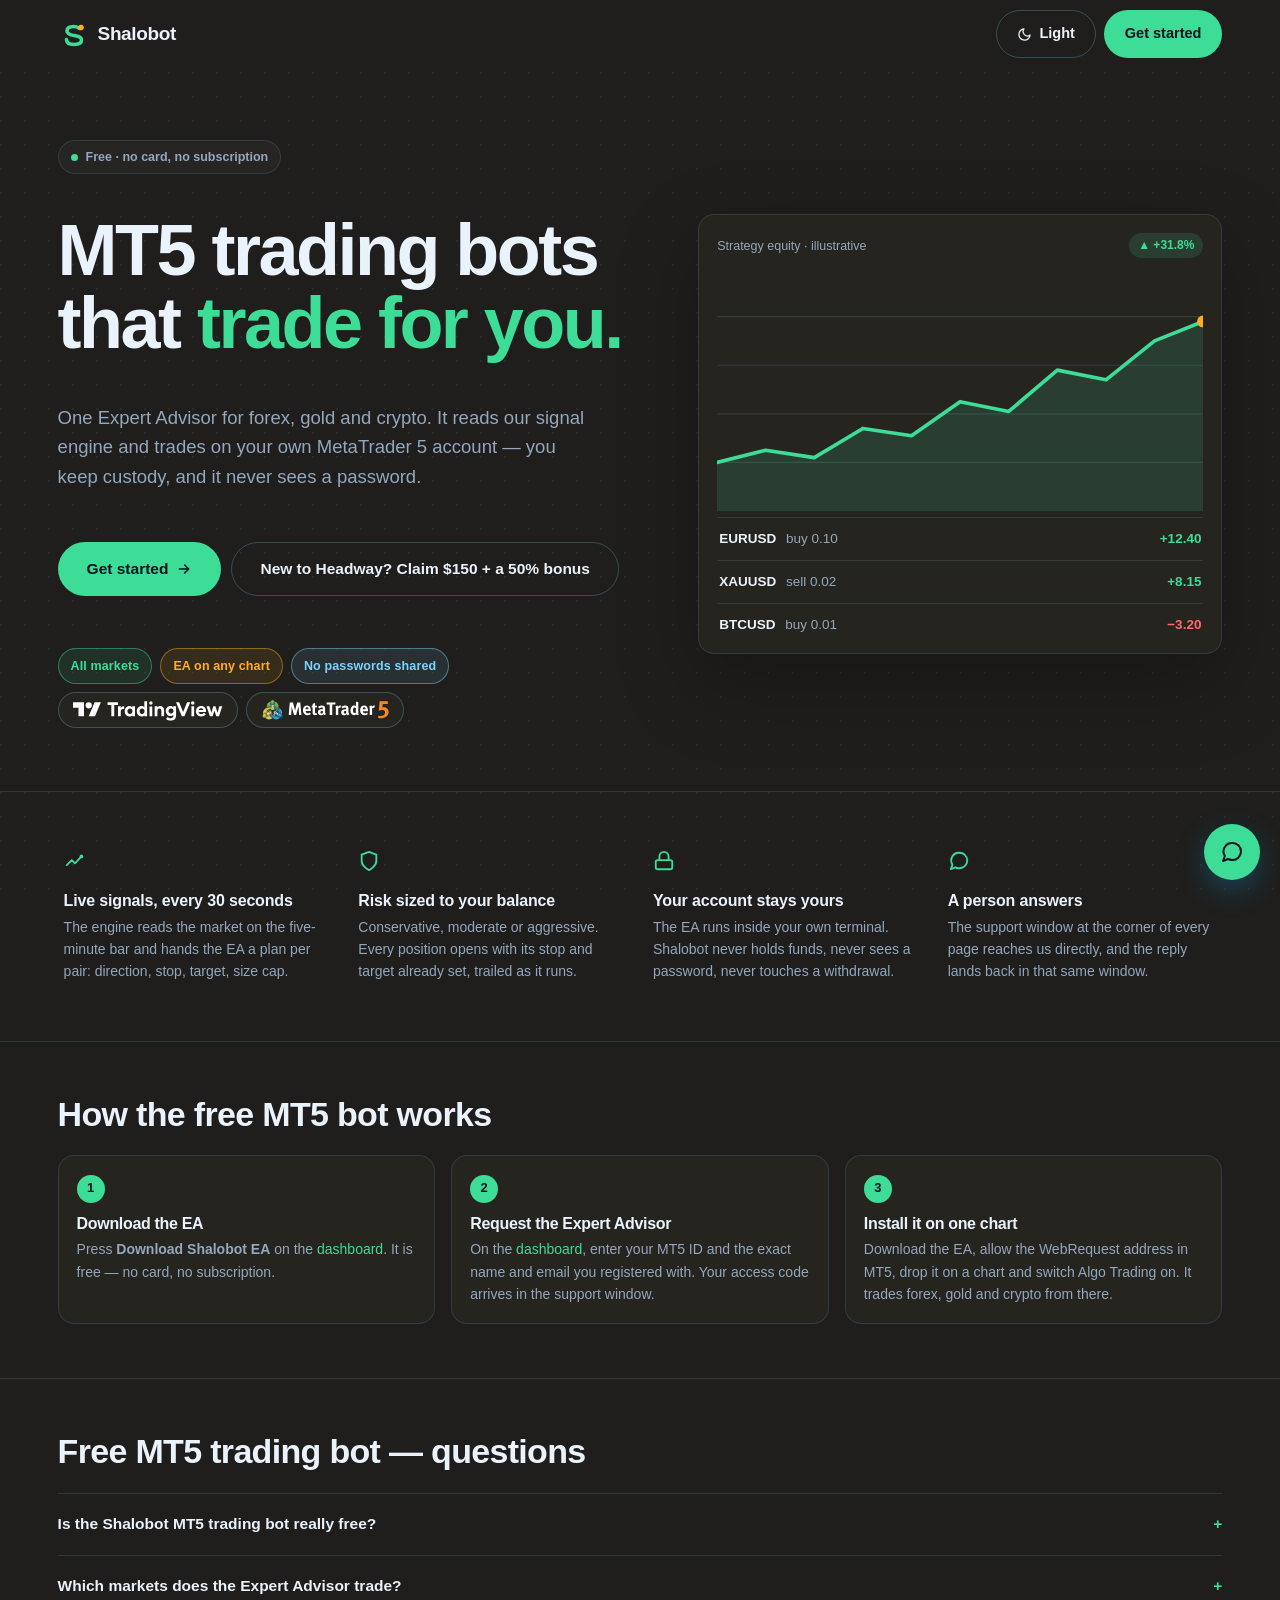
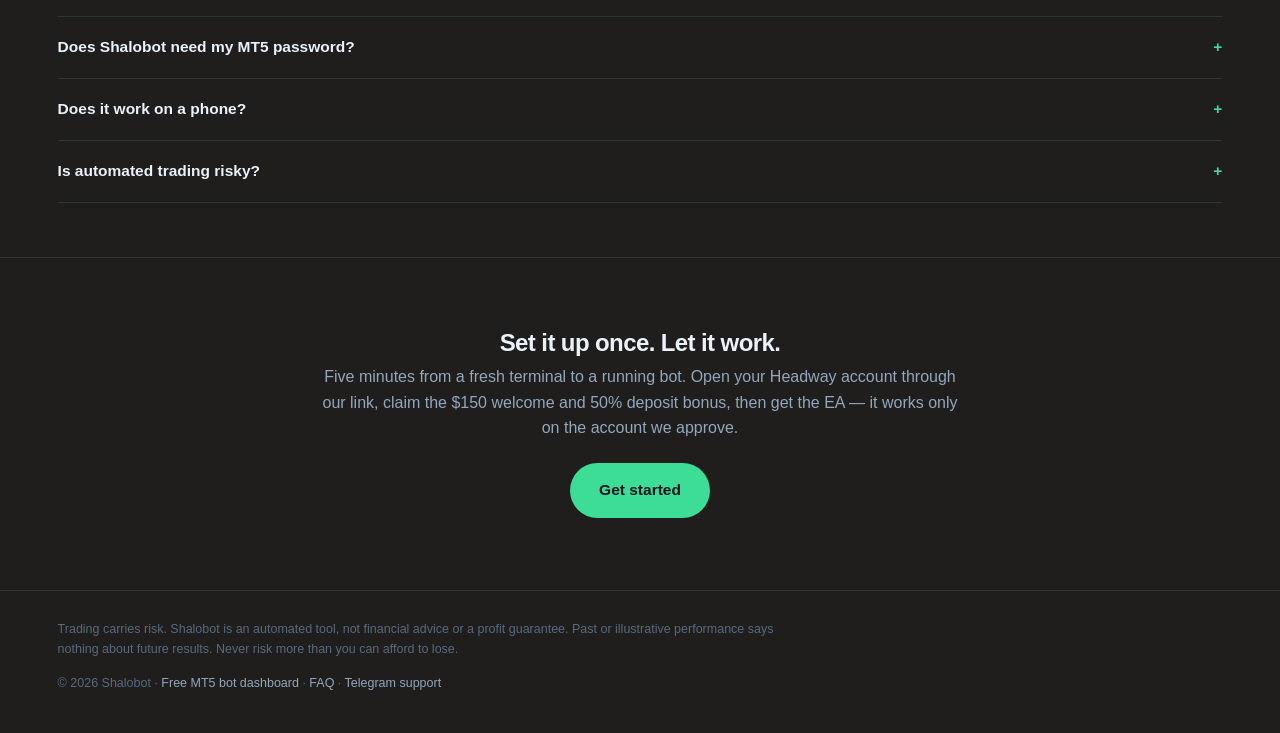
==== index.html @ 82b9ba8a "The ground is Clunoid's charcoal, not navy — page, sheets, icons and marks Co-Authored-By: Claude Op" ====
<!doctype html>
<html lang="en">
<head>
<meta charset="utf-8" />
<meta name="viewport" content="width=device-width, initial-scale=1, viewport-fit=cover" />
<title>Shalobot — Free MT5 Trading Bot for Forex, Gold &amp; Crypto</title>
<meta name="description" content="Free automated MT5 trading bot: one Expert Advisor for forex, gold (XAUUSD) and crypto on your own Headway MT5 account. No subscription, set up in minutes." />
<link rel="canonical" href="https://www.shalobot.com/" />
<meta name="theme-color" content="#1F1E1C" />
<meta property="og:type" content="website" />
<meta property="og:site_name" content="Shalobot" />
<meta property="og:title" content="Shalobot — free MT5 trading bots that trade for you" />
<meta property="og:description" content="One Expert Advisor for forex, gold and crypto on your own MT5 account. Free for our Headway community." />
<meta property="og:url" content="https://www.shalobot.com/" />
<meta property="og:image" content="https://www.shalobot.com/og.png" />
<meta property="og:image:width" content="1200" />
<meta property="og:image:height" content="630" />
<meta property="og:locale" content="en_US" />
<meta name="twitter:card" content="summary_large_image" />
<meta name="twitter:title" content="Shalobot — free MT5 trading bot for forex, gold &amp; crypto" />
<meta name="twitter:description" content="One Expert Advisor on your own Headway MT5 account. Free, no card." />
<meta name="twitter:image" content="https://www.shalobot.com/og.png" />
<link rel="icon" href="/favicon.ico" sizes="48x48" />
<link rel="icon" href="/favicon.svg" type="image/svg+xml" sizes="any" />
<link rel="apple-touch-icon" href="/icons/apple-touch-icon.png" />
<link rel="manifest" href="/manifest.webmanifest" />
<script>
/* Applied before paint: a saved light choice must not flash navy first.
   Navy is the default when nothing has been chosen. */
(function(){try{var t=localStorage.getItem("shalo_theme");
document.documentElement.setAttribute("data-theme",t==="light"?"light":"dark");}catch(e){document.documentElement.setAttribute("data-theme","dark");}})();
</script>
<script type="application/ld+json">
{"@context":"https://schema.org","@graph":[
{"@type":"Organization","@id":"https://www.shalobot.com/#org","name":"Shalobot","url":"https://www.shalobot.com/","logo":"https://www.shalobot.com/icons/icon-512.png","sameAs":["https://t.me/Theshalobot"],"contactPoint":{"@type":"ContactPoint","contactType":"customer support","url":"https://t.me/Theshalobot"}},
{"@type":"WebSite","@id":"https://www.shalobot.com/#site","url":"https://www.shalobot.com/","name":"Shalobot","publisher":{"@id":"https://www.shalobot.com/#org"},"inLanguage":"en"},
{"@type":"SoftwareApplication","@id":"https://www.shalobot.com/#app","name":"Shalobot MT5 Expert Advisor","alternateName":"Shalobot EA","applicationCategory":"FinanceApplication","applicationSubCategory":"Automated trading bot","operatingSystem":"MetaTrader 5","url":"https://www.shalobot.com/dashboard","downloadUrl":"https://www.shalobot.com/dashboard","offers":{"@type":"Offer","price":"0","priceCurrency":"USD","availability":"https://schema.org/InStock"},"description":"Free automated MT5 trading bot for forex, gold and crypto. One Expert Advisor on your own Headway MetaTrader 5 account.","featureList":["All markets — forex, metals and crypto","Live signals every 30 seconds","Stop loss and take profit on every trade","Three risk profiles","Runs on your own MT5 account"],"publisher":{"@id":"https://www.shalobot.com/#org"}},
{"@type":"HowTo","name":"How to run a free MT5 trading bot on Headway","totalTime":"PT5M","step":[
{"@type":"HowToStep","name":"Download the EA","text":"Press Download Shalobot EA on the dashboard. It is free — no card, no subscription.","url":"https://www.shalobot.com/dashboard"},
{"@type":"HowToStep","name":"Request the EA","text":"On the dashboard, enter your MT5 ID, registered name and email and send the request. You receive an access code in the support window.","url":"https://www.shalobot.com/dashboard"},
{"@type":"HowToStep","name":"Install on one chart","text":"Download the Expert Advisor, allow the WebRequest address in MT5, drop the EA on one chart and switch Algo Trading on.","url":"https://www.shalobot.com/dashboard"}]},
{"@type":"FAQPage","mainEntity":[
{"@type":"Question","name":"Is the Shalobot MT5 trading bot really free?","acceptedAnswer":{"@type":"Answer","text":"Yes. There is no card, no subscription and no profit share."}},
{"@type":"Question","name":"Which markets does the Expert Advisor trade?","acceptedAnswer":{"@type":"Answer","text":"Forex majors, metals such as gold (XAUUSD) and silver, and crypto such as BTCUSD and ETHUSD. One EA on one chart covers all of them."}},
{"@type":"Question","name":"Does Shalobot need my MT5 password?","acceptedAnswer":{"@type":"Answer","text":"No. The EA runs inside your own MT5 terminal. Shalobot never holds funds, never sees a password and cannot withdraw."}},
{"@type":"Question","name":"Does it work on a phone?","acceptedAnswer":{"@type":"Answer","text":"Yes. You can see and manage every trade the bot opens from the MT5 app on your phone."}},
{"@type":"Question","name":"Is automated trading risky?","acceptedAnswer":{"@type":"Answer","text":"Yes. Trading carries risk and no bot guarantees profit. Every Shalobot position opens with a stop loss and take profit, and you choose a conservative, moderate or aggressive risk profile."}}
]}
]}
</script>
<link rel="stylesheet" href="/styles.css" />
<link rel="stylesheet" href="/landing.css" />
<link rel="stylesheet" href="/support.css" />
</head>
<body>

<header class="nav" id="nav">
  <div class="bleed nav-inner">
    <a class="brand" href="/">
      <span class="brand-mark" aria-hidden="true">
        <svg viewBox="0 0 64 64" width="32" height="32"><rect width="64" height="64" rx="15" fill="#1F1E1C"/><path d="M17 41c0 8 8 10 15 10s15-2 15-9c0-8-10-8-15-9s-14-2-14-9c0-7 7-9 13-9 5 0 9 1 12 4" fill="none" stroke="#3ddc97" stroke-width="7" stroke-linecap="round" stroke-linejoin="round"/><circle cx="46" cy="17" r="5.5" fill="#ffb020"/></svg>
      </span>
      <span class="brand-name">Shalobot</span>
    </a>
    <div class="nav-cta">
      <button class="btn btn-line theme-b" data-theme-toggle type="button" aria-pressed="true" title="Switch to light">
        <svg viewBox="0 0 24 24" width="15" height="15" fill="none" stroke="currentColor" stroke-width="2" stroke-linecap="round" stroke-linejoin="round" aria-hidden="true"><path d="M21 12.8A9 9 0 1 1 11.2 3a7 7 0 0 0 9.8 9.8z"/></svg>
        <span data-theme-label>Light</span>
      </button>
      <a class="btn btn-blue" href="/dashboard">Get started</a>
    </div>
  </div>
</header>

<main>
  <!-- ── hero ──────────────────────────────────────────────────────────── -->
  <section class="hero bleed">
    <div class="hero-grid">
      <div class="hero-copy">
        <p class="eyebrow"><span class="dot"></span>Free · no card, no subscription</p>
        <h1>MT5 trading bots that <span class="hl">trade for you.</span></h1>
        <p class="lede">One Expert Advisor for forex, gold and crypto. It reads our signal engine and trades on your own MetaTrader 5 account — you keep custody, and it never sees a password.</p>
        <div class="hero-actions">
          <a class="btn btn-blue btn-lg" href="/dashboard">
            Get started
            <svg viewBox="0 0 24 24" width="16" height="16" fill="none" stroke="currentColor" stroke-width="2.4" stroke-linecap="round" stroke-linejoin="round" aria-hidden="true"><path d="M5 12h14M13 6l6 6-6 6"/></svg>
          </a>
          <a class="btn btn-line btn-lg" href="https://headway.partners/user/signup?hwp=8abf6d" target="_blank" rel="noopener noreferrer sponsored">New to Headway? Claim $150 + a 50% bonus</a>
        </div>
        <ul class="hero-facts">
          <li class="fact fact--mint">All markets</li>
          <li class="fact fact--amber">EA on any chart</li>
          <li class="fact fact--sky">No passwords shared</li>
          <li class="fact fact--logo" title="TradingView"><img class="dk" src="/logos/tradingview.svg" alt="TradingView" height="22" /><img class="lt" src="/logos/tradingview-ink.svg" alt="" height="22" /></li>
          <li class="fact fact--logo" title="MetaTrader 5"><img class="dk" src="/logos/metatrader5.svg" alt="MetaTrader 5" height="22" /><img class="lt" src="/logos/metatrader5-ink.svg" alt="" height="22" /></li>
        </ul>
      </div>

      <!-- An equity line, illustrative: the thing the page is about. Drawn
           inline so it paints with the words rather than after them. -->
      <div class="hero-card" aria-hidden="true">
        <div class="hero-card-top">
          <span>Strategy equity · illustrative</span>
          <span class="pill-up">▲ +31.8%</span>
        </div>
        <svg viewBox="0 0 400 200" class="equity">
          <g class="grid">
            <path d="M0 40H400M0 80H400M0 120H400M0 160H400"/>
          </g>
          <path class="area" d="M0 160 L40 150 L80 156 L120 132 L160 138 L200 110 L240 118 L280 84 L320 92 L360 60 L400 44 V200 H0z"/>
          <path class="line" d="M0 160 L40 150 L80 156 L120 132 L160 138 L200 110 L240 118 L280 84 L320 92 L360 60 L400 44"/>
          <circle class="tip" cx="400" cy="44" r="5"/>
        </svg>
        <div class="hero-card-row">
          <span><i>EURUSD</i> buy 0.10</span><b class="up">+12.40</b>
        </div>
        <div class="hero-card-row">
          <span><i>XAUUSD</i> sell 0.02</span><b class="up">+8.15</b>
        </div>
        <div class="hero-card-row">
          <span><i>BTCUSD</i> buy 0.01</span><b class="down">−3.20</b>
        </div>
      </div>
    </div>
  </section>

  <!-- ── what it does ──────────────────────────────────────────────────── -->
  <section class="feats bleed">
    <div class="feat">
      <svg viewBox="0 0 24 24" width="22" height="22" fill="none" stroke="currentColor" stroke-width="2" stroke-linecap="round" stroke-linejoin="round"><path d="M3 16.5l5.5-5.5 3.5 3.5 7-7.5"/><circle cx="19" cy="7" r="2" fill="currentColor" stroke="none"/></svg>
      <h3>Live signals, every 30 seconds</h3>
      <p>The engine reads the market on the five-minute bar and hands the EA a plan per pair: direction, stop, target, size cap.</p>
    </div>
    <div class="feat">
      <svg viewBox="0 0 24 24" width="22" height="22" fill="none" stroke="currentColor" stroke-width="2" stroke-linecap="round" stroke-linejoin="round"><path d="M12 22s8-4 8-10V5l-8-3-8 3v7c0 6 8 10 8 10z"/></svg>
      <h3>Risk sized to your balance</h3>
      <p>Conservative, moderate or aggressive. Every position opens with its stop and target already set, trailed as it runs.</p>
    </div>
    <div class="feat">
      <svg viewBox="0 0 24 24" width="22" height="22" fill="none" stroke="currentColor" stroke-width="2" stroke-linecap="round" stroke-linejoin="round"><rect x="3" y="11" width="18" height="10" rx="2"/><path d="M7 11V7a5 5 0 0 1 10 0v4"/></svg>
      <h3>Your account stays yours</h3>
      <p>The EA runs inside your own terminal. Shalobot never holds funds, never sees a password, never touches a withdrawal.</p>
    </div>
    <div class="feat">
      <svg viewBox="0 0 24 24" width="22" height="22" fill="none" stroke="currentColor" stroke-width="2" stroke-linecap="round" stroke-linejoin="round"><path d="M21 11.5a8.4 8.4 0 0 1-9 8.4 8.5 8.5 0 0 1-3.9-.9L3 21l1.9-5A8.4 8.4 0 0 1 12 3a8.4 8.4 0 0 1 9 8.5z"/></svg>
      <h3>A person answers</h3>
      <p>The support window at the corner of every page reaches us directly, and the reply lands back in that same window.</p>
    </div>
  </section>

  <!-- ── how it works ──────────────────────────────────────────────────── -->
  <section class="howit bleed" id="how">
    <h2>How the free MT5 bot works</h2>
    <ol class="steps">
      <li><span class="step-n">1</span><h3>Download the EA</h3><p>Press <b>Download Shalobot EA</b> on the <a href="/dashboard">dashboard</a>. It is free — no card, no subscription.</p></li>
      <li><span class="step-n">2</span><h3>Request the Expert Advisor</h3><p>On the <a href="/dashboard">dashboard</a>, enter your MT5 ID and the exact name and email you registered with. Your access code arrives in the support window.</p></li>
      <li><span class="step-n">3</span><h3>Install it on one chart</h3><p>Download the EA, allow the WebRequest address in MT5, drop it on a chart and switch Algo Trading on. It trades forex, gold and crypto from there.</p></li>
    </ol>
  </section>

  <!-- ── FAQ ───────────────────────────────────────────────────────────── -->
  <section class="qa bleed" id="faq">
    <h2>Free MT5 trading bot — questions</h2>
    <details><summary>Is the Shalobot MT5 trading bot really free?</summary><p>Yes. No card, no subscription, no profit share.</p></details>
    <details><summary>Which markets does the Expert Advisor trade?</summary><p>Forex majors, metals such as gold (XAUUSD) and silver, and crypto such as BTCUSD and ETHUSD. One EA on one chart covers all of them.</p></details>
    <details><summary>Does Shalobot need my MT5 password?</summary><p>No. The EA runs inside your own MT5 terminal. Shalobot never holds funds, never sees a password and cannot withdraw.</p></details>
    <details><summary>Does it work on a phone?</summary><p>Yes. You can see and manage every trade the bot opens from the MT5 app on your phone.</p></details>
    <details><summary>Is automated trading risky?</summary><p>Yes. Trading carries risk and no bot guarantees profit. Every position opens with a stop loss and take profit, and you choose a conservative, moderate or aggressive risk profile.</p></details>
  </section>

  <!-- ── final call ────────────────────────────────────────────────────── -->
  <section class="cta bleed">
    <h2>Set it up once. Let it work.</h2>
    <p>Five minutes from a fresh terminal to a running bot. Open your Headway account through our link, claim the $150 welcome and 50% deposit bonus, then get the EA — it works only on the account we approve.</p>
    <a class="btn btn-blue btn-lg" href="/dashboard">Get started</a>
  </section>

  <footer class="foot bleed">
    <p class="disclaimer">
      Trading carries risk. Shalobot is an automated tool, not financial advice or a profit guarantee. Past or illustrative performance says nothing about future results. Never risk more than you can afford to lose.
    </p>
    <p class="foot-line">© <span id="year"></span> Shalobot · <a href="/dashboard">Free MT5 bot dashboard</a> · <a href="#faq">FAQ</a> · <a href="https://t.me/Theshalobot" rel="noopener">Telegram support</a></p>
  </footer>
</main>

<script>document.getElementById("year").textContent = new Date().getFullYear();</script>
<script src="/theme.js"></script>
<script src="/install.js"></script>
<script src="/support.js" defer></script>
</body>
</html>
---- styles.css ----
/* ══════════════════════════════════════════════════════════════════════
   Shalobot — the site

   Flat by design: every colour is a solid value. There is not a single
   gradient in this file — no linear-gradient, no radial-gradient, no
   gradient text. Depth comes from solid surfaces, 1px borders and
   spacing instead.

   Full-bleed: content runs to the edges of the viewport with a padding
   gutter, so nothing is boxed into a narrow centred column.
   ══════════════════════════════════════════════════════════════════════ */

/* ── Theme ──────────────────────────────────────────────────────────────
   Navy is the default; light is one class away: everything below is a token, so the palette swaps and
   nothing else moves.

   data-theme on <html> wins over the system preference, because a person
   who has pressed the button has said what they want.                     */

:root {
  /* Surfaces — four flat steps from the page up to a raised card. Light mode
     is the alternative here; Shalobot is navy first. */
  --base:      #f4f6f9;
  --raise:     #ffffff;
  --surface:   #ffffff;
  --surface-2: #eef2f6;

  --line:      #dfe5ec;
  --line-hi:   #c9d2dd;

  --ink:       #0f172a;
  --ink-muted: #526175;
  --ink-faint: #7f8c9e;

  /* Mint is the action colour, amber the accent; both deep enough here to
     carry their text on a light page. */
  --pink:      #b45f00;
  --pink-hi:   #955000;
  --blue:      #0d8f62;
  --blue-hi:   #0a7852;
  --ok:        #0d8f62;
  --real:      #0d8f62;
  --real-tint: rgba(13, 143, 98, 0.10);
  --danger:    #d92d20;
  --amber:     #b45f00;
  --violet:    #6d3bd8;
  --teal:      #0f7f8a;

  --on-accent: #ffffff;
  --ring:      rgba(0, 0, 0, 0.45);

  --dots: url("data:image/svg+xml,%3Csvg xmlns='http://www.w3.org/2000/svg' width='24' height='24'%3E%3Ccircle cx='1' cy='1' r='1' fill='%230369a1' fill-opacity='0.12'/%3E%3C/svg%3E");
  --alt-tint: rgba(0, 0, 0, 0.025);

  --gutter:    clamp(20px, 4.5vw, 72px);
  --radius:    16px;
  --radius-sm: 12px;
}

:root[data-theme="dark"] {
  /* Clunoid Trading's ground, exactly: the warm charcoal #1F1E1C, its solid
     panel #26241f, and its sky-blue hairlines at .14 — nothing navy. */
  --base:      #1F1E1C;
  --raise:     #26241f;
  --surface:   #262523;
  --surface-2: #2c2b29;

  --line:      rgba(125, 211, 252, 0.14);
  --line-hi:   rgba(125, 211, 252, 0.26);

  --ink:       #eaf2fb;
  --ink-muted: #93a7bd;
  --ink-faint: #586a80;

  --pink:      #ffb020;
  --pink-hi:   #ffc24d;
  --blue:      #3ddc97;
  --blue-hi:   #5fe6ab;
  --ok:        #3ddc97;
  --real:      #3ddc97;
  --real-tint: rgba(61, 220, 151, 0.14);
  --danger:    #ff6a6a;
  --amber:     #ffb020;
  --violet:    #b794ff;
  --teal:      #4fd1c5;

  /* Mint and amber sit on charcoal and carry dark text. */
  --on-accent: #04121f;
  --ring:      rgba(255, 255, 255, 0.55);

  /* The same dotted ground as Clunoid Trading: sky-blue dots at a tenth, on a
     24px grid. */
  --dots: url("data:image/svg+xml,%3Csvg xmlns='http://www.w3.org/2000/svg' width='24' height='24'%3E%3Ccircle cx='1' cy='1' r='1' fill='%237dd3fc' fill-opacity='0.10'/%3E%3C/svg%3E");
  --alt-tint: rgba(255, 255, 255, 0.026);
}

* { box-sizing: border-box; }

html {
  scroll-behavior: smooth;
  scroll-padding-top: 76px; /* anchors clear the fixed nav */
  -webkit-text-size-adjust: 100%;
}

body {
  margin: 0;
  color: var(--ink);
  /* Dotted ground. The dots are an SVG tile of solid circles rather than a
     radial-gradient, so the page keeps its no-gradient rule. `fixed` pins the
     grid to the viewport, so it never scrolls out of register or stretches —
     the tile is a constant 26px at every screen size, which is why this needs
     no breakpoints. */
  background-color: var(--base);
  background-image: var(--dots);
  background-size: 24px 24px;
  background-attachment: fixed;
  font-family: Inter, "Segoe UI", -apple-system, BlinkMacSystemFont, Roboto, Helvetica, Arial, sans-serif;
  font-size: 16px;
  line-height: 1.6;
  -webkit-font-smoothing: antialiased;
  overflow-x: hidden;
}

img { max-width: 100%; height: auto; display: block; }
a { color: inherit; text-decoration: none; }
h1, h2, h3 { margin: 0; line-height: 1.1; letter-spacing: -0.025em; }
p { margin: 0; }
ul, ol, dl { margin: 0; padding: 0; list-style: none; }

/* Full width, gutter only — no max-width, so the page fills the screen. */
.bleed { width: 100%; padding-inline: var(--gutter); }

/* ── Home dashboard ─────────────────────────────────────────────────────── */

/* A column the height of the window, so the footer sits at the bottom of the
   screen rather than floating with dead ground beneath it, and so the grid
   inside can be told to take whatever is left over. */
.dash { display: flex; flex-direction: column; min-height: 100svh; }

/* Clearing the fixed header and no more. The nav is 68px, so that plus a
   breath is the whole requirement — clamp(84px, 9vh, 100px) was clearing a bar
   that is 68px tall and spending the difference on nothing, and 56px of bottom
   padding on a laptop is most of a tile.

   `flex: 1` so this takes the height the header leaves, and a column so the
   grid inside it can be handed the remainder. */
.dash-main {
  flex: 1;
  display: flex;
  flex-direction: column;
  padding-top: calc(68px + clamp(10px, 1.4vh, 18px));
  padding-bottom: clamp(10px, 1.4vh, 16px);
}
.dash-title {
  margin-bottom: clamp(10px, 1.3vw, 14px);
  font-size: clamp(1.45rem, 2.4vw, 1.8rem);
  font-weight: 700;
}

/* The real balance, perched top right in the nav. */
.perch { display: flex; align-items: center; gap: 10px; margin-left: auto; }
.perch-v {
  font-size: clamp(0.95rem, 1.8vw, 1.15rem);
  font-weight: 700;
  letter-spacing: -0.02em;
  font-variant-numeric: tabular-nums;
  white-space: nowrap;
  /* The same ink as the Real balance in the portfolio below it. It is the
     same money, in both modes, and two colours for one figure read as two
     figures. */
  color: var(--real);
}


/* Real vs demo. Blue is the live account; the demo is deliberately quieter so
   the two can never be mistaken for one another at a glance. */
.badge {
  padding: 5px 12px;
  font: inherit;
  font-size: 11px;
  font-weight: 700;
  text-transform: uppercase;
  letter-spacing: 0.09em;
  color: var(--blue);
  background: transparent;
  border: 1px solid var(--blue);
  border-radius: 999px;
  cursor: pointer;
  user-select: none;
  white-space: nowrap;
  transition: color 0.18s ease, border-color 0.18s ease;
}
.badge:hover { color: var(--blue-hi); border-color: var(--blue-hi); }

/* The two things you can actually do from here. */
/* Three across rather than two and a stray, and each one the size of the
   thing it is — a link with a name and a line under it. They were card-sized
   before, which made a dashboard of three links look like a whole page. */
.tiles {
  display: grid;
  grid-template-columns: repeat(auto-fit, minmax(min(100%, 200px), 1fr));
  gap: 10px;
  margin-bottom: 18px;
}
.tile {
  display: grid;
  gap: 4px;
  padding: 16px 16px 18px;
  background: var(--surface);
  border: 1px solid var(--line);
  border-radius: var(--radius-sm);
  transition: border-color 0.18s ease, background 0.18s ease;
}
.tile:hover { background: var(--surface-2); border-color: var(--line-hi); }
.tile-icon {
  display: grid;
  place-items: center;
  width: 32px; height: 32px;
  margin-bottom: 8px;
  background: var(--surface-2);
  border: 1px solid var(--line-hi);
  border-radius: 9px;
}
.tile-icon svg { width: 17px; height: 17px; }
.tile-h { display: flex; align-items: center; gap: 8px; flex-wrap: wrap; }
.tile-t { font-size: 0.95rem; font-weight: 650; }
.tile-s { font-size: 0.82rem; line-height: 1.5; color: var(--ink-muted); }

/* What the tile actually is. Outlined rather than filled, so it labels the
   heading without competing with it. */
.tag-bot {
  padding: 3px 9px;
  font-size: 10px;
  font-weight: 700;
  text-transform: uppercase;
  letter-spacing: 0.09em;
  color: var(--blue);
  border: 1px solid var(--blue);
  border-radius: 999px;
  white-space: nowrap;
}

/* The MetaTrader mark is a WIDE wordmark, not a square glyph. Squeezed into
   the 42px icon box it came out 24x4 and unreadable, so this tile's box grows
   to fit the logo instead of the logo shrinking to fit the box. */
.tile--logo .tile-icon { width: auto; min-width: 32px; padding: 0 10px; }
.tile-logo { height: 15px; width: auto; max-width: 130px; object-fit: contain; }

/* The MetaTrader wordmark ships white, which disappears on the light theme.
   Two files, one per ground; the theme picks which one is painted. */
.tile-logo--pale { display: none; }
:root[data-theme="dark"] .tile-logo--ink { display: none; }
:root[data-theme="dark"] .tile-logo--pale { display: block; }

/* A blank canvas for a page that has not been built yet. */

/* ── Detail sheet ───────────────────────────────────────────────────────── */

.sheet { position: fixed; inset: 0; z-index: 90; display: grid; place-items: center; padding: 20px; }
.sheet[hidden] { display: none; }
.sheet-back { position: absolute; inset: 0; background: rgba(0, 0, 0, 0.62); opacity: 0; transition: opacity 0.2s ease; }
.sheet.is-in .sheet-back { opacity: 1; }

.sheet-card {
  position: relative;
  width: min(100%, 480px);
  max-height: min(84vh, 680px);
  overflow-y: auto;
  padding: clamp(22px, 3vw, 28px);
  background: var(--surface);
  border: 1px solid var(--line-hi);
  border-radius: var(--radius);
  opacity: 0;
  transform: translateY(10px) scale(0.985);
  transition: opacity 0.2s ease, transform 0.2s ease;
}
.sheet.is-in .sheet-card { opacity: 1; transform: none; }

.sheet-head { display: flex; align-items: flex-start; justify-content: space-between; gap: 16px; }
.sheet-k {
  font-size: 11px;
  font-weight: 600;
  text-transform: uppercase;
  letter-spacing: 0.14em;
  color: var(--ink-faint);
}
.sheet-t { margin-top: 6px; font-size: 1.2rem; font-weight: 700; }
.sheet-x {
  flex: none;
  display: grid;
  place-items: center;
  width: 34px; height: 34px;
  color: var(--ink-muted);
  background: transparent;
  border: 1px solid var(--line);
  border-radius: 10px;
  cursor: pointer;
  transition: color 0.18s ease, border-color 0.18s ease;
}
.sheet-x:hover { color: var(--ink); border-color: var(--line-hi); }

.sheet-body { margin-top: 20px; }
.sheet-who { font-size: 14px; font-weight: 650; margin-bottom: 16px; }
.sheet-note { margin-top: 18px; font-size: 12.5px; line-height: 1.55; color: var(--ink-faint); }
.sheet-note strong { color: var(--ink-muted); font-weight: 650; }
.sheet-foot { margin-top: 22px; padding-top: 18px; border-top: 1px solid var(--line); }

/* The two answers on the connect card, each the full width of it: this is a
   choice between them, not a main action with an afterthought beside it. */
.choice-actions { display: grid; gap: 10px; margin-top: 22px; }
.choice-actions .btn { width: 100%; }

.grp + .grp { margin-top: 18px; }
.grp-t {
  font-size: 11px;
  font-weight: 700;
  text-transform: uppercase;
  letter-spacing: 0.12em;
  color: var(--ink-faint);
  margin-bottom: 6px;
}

/* The Real group carries the account's own colour: a coloured pill on the
   title and the balance in the same ink, so the row that is actual money is
   the one the eye lands on. Demo stays quiet. Same in practice mode — the
   figure changes, the emphasis does not. */
.grp--real .grp-t {
  display: inline-flex; align-items: center; gap: 6px;
  padding: 3px 9px; border-radius: 999px;
  background: var(--real-tint); color: var(--real);
}
.grp--real .grp-t::before {
  content: ""; width: 6px; height: 6px; border-radius: 999px;
  background: var(--real); box-shadow: 0 0 0 3px var(--real-tint);
}
.grp--real .acct-bal { color: var(--real); font-weight: 750; }

/* Every account: kind, id, balance — the figures line up down the right. */
.accts { border-top: 1px solid var(--line); }
.acct {
  display: grid;
  grid-template-columns: auto 1fr auto;
  align-items: baseline;
  gap: 10px;
  padding: 10px 0;
  border-bottom: 1px solid var(--line);
  font-size: 13px;
}
.acct:last-child { border-bottom: 0; }
.acct-kind {
  padding: 3px 8px;
  font-size: 10px;
  font-weight: 700;
  text-transform: uppercase;
  letter-spacing: 0.07em;
  color: var(--ink-faint);
  background: var(--surface-2);
  border-radius: 6px;
}
.acct-id { color: var(--ink-muted); font-variant-numeric: tabular-nums; overflow-wrap: anywhere; }
.acct-bal { font-weight: 650; font-variant-numeric: tabular-nums; white-space: nowrap; }
.acct--none { display: block; color: var(--ink-faint); }

/* The one link that stays on the page. */
.notice-go {
  display: inline-flex;
  align-items: center;
  gap: 6px;
  padding: 11px 18px;
  font-size: 13.5px;
  font-weight: 600;
  color: var(--blue);
  border: 1px solid var(--line-hi);
  border-radius: 999px;
  transition: color 0.18s ease, border-color 0.18s ease, background 0.18s ease;
}
.notice-go:hover { color: var(--blue-hi); border-color: var(--blue); background: var(--surface); }

/* ── Flash messages ─────────────────────────────────────────────────────── */

.flash {
  display: inline-flex;
  align-items: center;
  gap: 9px;
  margin-bottom: 20px;
  padding: 10px 16px;
  font-size: 13.5px;
  font-weight: 600;
  border-radius: 999px;
  border: 1px solid;
  opacity: 0;
  transform: translateY(-6px);
  transition: opacity 0.3s ease, transform 0.3s ease;
}
.flash.is-in { opacity: 1; transform: none; }
.flash[hidden] { display: none; }
.flash--ok { color: var(--ok); border-color: var(--ok); background: var(--surface); }

/* On the landing page the flash is a failure, and floats over the page. */
.flash--error {
  position: fixed;
  left: 50%;
  bottom: 24px;
  z-index: 80;
  transform: translate(-50%, 8px);
  color: var(--pink);
  border-color: var(--pink);
  background: var(--surface);
  max-width: calc(100vw - 40px);
  text-align: center;
}
.flash--error.is-in { transform: translate(-50%, 0); }

/* ── Buttons ────────────────────────────────────────────────────────── */

.btn {
  display: inline-flex;
  align-items: center;
  justify-content: center;
  border: 1px solid transparent;
  border-radius: 999px;
  padding: 11px 20px;
  font: inherit;
  font-size: 14.5px;
  font-weight: 600;
  white-space: nowrap;
  cursor: pointer;
  /* Explicit, because a <button> defaults to the OS button face — without
     this, .btn-line renders as a white pill instead of an outline. */
  background: transparent;
  color: var(--ink);
  transition: background 0.18s ease, border-color 0.18s ease, color 0.18s ease;
}
.btn-lg { padding: 14px 28px; font-size: 15.5px; }

/* Two bright solid fills, equal weight — pink for "free", blue to start. */
.btn-solid { background: var(--pink); color: var(--on-accent); }
.btn-solid:hover { background: var(--pink-hi); }

.btn-blue { background: var(--blue); color: var(--on-accent); }
.btn-blue:hover { background: var(--blue-hi); }

.btn-line { border-color: var(--line-hi); color: var(--ink); }
.btn-line:hover { background: var(--surface); border-color: #45454f; }


/* ── Nav ────────────────────────────────────────────────────────────── */

.nav {
  position: fixed;
  top: 0; left: 0; right: 0;
  z-index: 50;
  background: var(--base);
  border-bottom: 1px solid transparent;
  transition: border-color 0.2s ease;
}
.nav.is-stuck { border-bottom-color: var(--line); }

.nav-inner { display: flex; align-items: center; gap: 20px; height: 68px; }

.brand { display: inline-flex; align-items: center; gap: 10px; }
.brand-mark { display: block; width: 30px; height: 30px; flex: none; }
.brand-name { font-size: 19px; font-weight: 700; letter-spacing: -0.02em; }

.nav-cta { display: flex; gap: 8px; margin-left: auto; }

/* ── Hero ───────────────────────────────────────────────────────────── */

.hero { padding-top: clamp(104px, 13vh, 148px); border-bottom: 1px solid var(--line); }

.hero-inner {
  display: grid;
  /* Copy takes the room it needs; the panel is a fixed-ish companion.
     Below 1040px they stack (see the breakpoint). */
  grid-template-columns: minmax(0, 1.35fr) minmax(0, 1fr);
  gap: clamp(32px, 5vw, 72px);
  align-items: center;
  padding-bottom: clamp(48px, 7vh, 84px);
}

.hero-copy { display: grid; gap: 22px; justify-items: start; }

.kicker {
  display: inline-flex;
  align-items: center;
  gap: 9px;
  padding: 6px 14px;
  font-size: 13px;
  font-weight: 500;
  color: var(--ink-muted);
  background: var(--surface);
  border: 1px solid var(--line);
  border-radius: 999px;
}
.dot { width: 6px; height: 6px; border-radius: 50%; background: var(--pink); flex: none; }

.hero-title {
  font-size: clamp(2.5rem, 5.6vw, 4.4rem);
  font-weight: 700;
  letter-spacing: -0.035em;
  max-width: 16ch;
}

.hero-sub {
  max-width: 52ch;
  font-size: clamp(1rem, 1.35vw, 1.14rem);
  color: var(--ink-muted);
}

.actions { display: flex; flex-wrap: wrap; gap: 10px; }

/* The spec card beside the headline — flat surface, plain rows. */
/* ══ The hero tape ═════════════════════════════════════════════════════════
   A market moving, rather than a card claiming things about one. The old
   panel listed a symbol, a timeframe and a risk figure that were decoration
   dressed as data; this states nothing it cannot back up and still says the
   thing that matters — something is running. */

.hero-panel {
  position: relative;
  overflow: hidden;
  min-height: clamp(240px, 30vw, 340px);
  background: var(--surface);
  border: 1px solid var(--line);
  border-radius: var(--radius);
}

.tape {
  display: block;
  width: 100%;
  height: 100%;
  position: absolute;
  inset: 0;
}

.tape-grid line {
  stroke: var(--line);
  stroke-width: 1;
  vector-effect: non-scaling-stroke;
}

/* One width of travel, linear, forever. Linear matters: any easing would put
   a pause at each end of the cycle, and a market that hesitates on a beat
   reads as a loop rather than as a feed. */
.tape-run { animation: tape-slide 18s linear infinite; }

@keyframes tape-slide {
  from { transform: translateX(0); }
  to { transform: translateX(-600px); }
}

.tape-line {
  fill: none;
  stroke: var(--pink);
  stroke-width: 2.5;
  stroke-linecap: round;
  stroke-linejoin: round;
  /* The line keeps its weight however the card is stretched — without this
     the non-uniform viewBox scaling would thin it out on a wide screen. */
  vector-effect: non-scaling-stroke;
}

/* A flat tint under the curve, not a gradient: this page does not have one
   anywhere and a chart is not the place to start. */
.tape-fill { fill: var(--pink); opacity: 0.09; }

.live {
  position: absolute;
  top: 14px;
  right: 14px;
  z-index: 1;
  display: inline-flex;
  align-items: center;
  gap: 7px;
  padding: 5px 11px;
  font-size: 11px;
  font-weight: 700;
  letter-spacing: 0.06em;
  text-transform: uppercase;
  color: var(--ok);
  background: var(--surface);
  border: 1px solid var(--line);
  border-radius: 999px;
}

/* The dot, drawn rather than marked up, so the badge stays one element. */
.live::before {
  content: "";
  width: 6px;
  height: 6px;
  border-radius: 50%;
  background: var(--ok);
  animation: live-pulse 2s ease-in-out infinite;
}

@keyframes live-pulse {
  0%, 100% { opacity: 1; transform: scale(1); }
  50% { opacity: 0.35; transform: scale(0.8); }
}

/* Motion is decoration here. Anyone who has asked for less of it gets the
   same picture, held still. */
@media (prefers-reduced-motion: reduce) {
  .tape-run, .live::before { animation: none; }
}

/* Full-width mark strip across the bottom of the hero — every platform and
   prop firm in one quiet row, so the fold answers "does it work with mine?" */
.marks { padding-block: clamp(26px, 3.4vw, 40px); border-top: 1px solid var(--line); }

.marks-label {
  margin-bottom: clamp(18px, 2.2vw, 26px);
  font-size: 11.5px;
  font-weight: 600;
  text-transform: uppercase;
  letter-spacing: 0.16em;
  color: var(--ink-faint);
}

.marks-row {
  /* A grid rather than a wrapped flex row: twelve marks of twelve different
     widths packed into a full row and a stranded pair.

     The column count is written out rather than left to auto-fit, because
     auto-fit fits as many as will go — eleven and one at this width — and
     twelve only looks deliberate in rows that divide it. Six and six, four
     and four and four, three by four, two by six. Never a widow. */
  display: grid;
  grid-template-columns: repeat(6, minmax(0, 1fr));
  align-items: center;
  justify-items: center;
  gap: clamp(22px, 3vw, 42px) clamp(20px, 2.4vw, 40px);
}
.marks-row li { display: flex; align-items: center; justify-content: center; }
.marks-row img {
  /* A definite height, not max-height: several of these SVGs carry a viewBox
     with no width/height, so they have no intrinsic size and would collapse
     to 0x0 in a flex row. Fixing the height lets the aspect ratio set width. */
  height: 26px;
  width: auto;
  max-width: 130px;
  object-fit: contain;
  /* Muted by default so the row reads as one texture, not twelve brands
     competing with the headline; each lifts to full on hover. */
  opacity: 0.62;
  transition: opacity 0.18s ease;
}
.marks-row li:hover img { opacity: 1; }

@media (max-width: 1180px) { .marks-row { grid-template-columns: repeat(4, minmax(0, 1fr)); } }
@media (max-width: 760px) { .marks-row { grid-template-columns: repeat(3, minmax(0, 1fr)); } }
@media (max-width: 460px) { .marks-row { grid-template-columns: repeat(2, minmax(0, 1fr)); } }

/* Tile icons on the dashboard. */
.icon-pink { color: var(--pink); }
.icon-blue { color: var(--blue); }

/* ── Bands: how it works, and the questions ───────────────────────────────
   The two sections of prose under the hero. Same vocabulary as everything
   above them — flat surfaces, 1px lines, no gradient anywhere — so they read
   as more of the page rather than as something bolted on for a crawler.

   `band--alt` is the only difference between the two: a barely-there tint, so
   the second one is separated from the first by something other than a gap. */

.band { padding-block: clamp(48px, 7vw, 88px); border-top: 1px solid var(--line); }
.band--alt { background: var(--alt-tint); }

.band-k {
  margin-bottom: 10px;
  font-size: 11.5px;
  font-weight: 600;
  text-transform: uppercase;
  letter-spacing: 0.16em;
  color: var(--ink-faint);
}

.band-t {
  margin: 0 0 clamp(28px, 3.6vw, 44px);
  max-width: 22ch;
  font-size: clamp(1.6rem, 3.2vw, 2.4rem);
  font-weight: 700;
  letter-spacing: -0.03em;
}

/* Three across where there is room, stacked where there is not. */
.steps {
  display: grid;
  grid-template-columns: repeat(auto-fit, minmax(260px, 1fr));
  gap: clamp(18px, 2.4vw, 28px);
  margin: 0;
  padding: 0;
  list-style: none;
}
.steps li {
  padding: clamp(20px, 2.2vw, 26px);
  background: var(--surface);
  border: 1px solid var(--line);
  border-radius: var(--radius);
}
.steps h3 {
  margin: 14px 0 8px;
  font-size: 1.05rem;
  font-weight: 650;
  letter-spacing: -0.02em;
}
.steps p { margin: 0; font-size: 0.92rem; line-height: 1.65; color: var(--ink-muted); }
.steps strong { color: var(--ink); font-weight: 650; }

.step-n {
  display: grid;
  place-items: center;
  width: 30px; height: 30px;
  font-size: 13px;
  font-weight: 700;
  color: var(--on-accent);
  background: var(--pink);
  border-radius: 9px;
}

/* Two columns of questions on a wide screen. Every answer is visible: a page
   that hides its content behind a control is a page a crawler reads less of,
   and somebody scanning for one answer should not have to open eight things
   to find it. */
.faq {
  display: grid;
  grid-template-columns: repeat(auto-fit, minmax(320px, 1fr));
  gap: clamp(20px, 2.6vw, 34px) clamp(28px, 4vw, 56px);
}
.faq-i h3 {
  margin: 0 0 8px;
  font-size: 1rem;
  font-weight: 650;
  letter-spacing: -0.02em;
}
.faq-i p { margin: 0; font-size: 0.92rem; line-height: 1.7; color: var(--ink-muted); }

/* ── Footer ─────────────────────────────────────────────────────────── */

.footer { padding: clamp(40px, 5vw, 60px) 0 32px; }
.footer-inner { display: flex; flex-wrap: wrap; gap: 30px; justify-content: space-between; align-items: flex-start; }
.footer-brand { max-width: 42ch; }
.footer-brand p { margin-top: 10px; font-size: 0.9rem; color: var(--ink-faint); }
.footer-legal { margin-top: 30px; padding-top: 22px; }
.footer-legal p { font-size: 0.76rem; color: var(--ink-faint); border-top: 1px solid var(--line); padding-top: 22px; }

/* ── Reveal on scroll ───────────────────────────────────────────────── */

.reveal { opacity: 0; transform: translateY(14px); transition: opacity 0.5s ease, transform 0.5s ease; }
.reveal.is-in { opacity: 1; transform: none; }

/* ── Width breakpoints ──────────────────────────────────────────────── */

@media (max-width: 1040px) {
  /* The spec panel stops earning its column and moves under the copy. */
  .hero-inner { grid-template-columns: minmax(0, 1fr); }
  .hero-title { max-width: 20ch; }
}

@media (max-width: 900px) {
  /* The bar is the brand and the two buttons now — there is no menu left to
     fold away, so the buttons stay put rather than hiding behind a hamburger
     that would open on nothing. */
  .nav-cta { gap: 6px; }
}

@media (max-width: 620px) {
  /* Tighter mark spacing so the strip stays a few rows, not a long ladder. */
  .marks-row { gap: 22px 30px; }
  .marks-row img { height: 22px; max-width: 104px; }
  .actions { width: 100%; }
  .actions .btn { flex: 1 1 100%; }
}

/* ── Accessibility ──────────────────────────────────────────────────── */

:focus-visible { outline: 2px solid var(--pink); outline-offset: 3px; border-radius: 6px; }

@media (prefers-reduced-motion: reduce) {
  html { scroll-behavior: auto; }
  *, *::before, *::after {
    animation-duration: 0.001ms !important;
    transition-duration: 0.001ms !important;
  }
  .reveal { opacity: 1; transform: none; }
}

/* ── Shalobotmatic Ai ───────────────────────────────────────────────────────── */

/* Settings is a control column at a readable width; Session takes whatever is
   left. On a wide screen that fills the page instead of leaving the right half
   empty, and the two cards stay the same height so the layout does not step. */
.run {
  display: grid;
  grid-template-columns: minmax(0, 360px) minmax(0, 1fr);
  align-items: stretch;
  gap: 14px;
}

.panel-solid {
  display: flex;
  flex-direction: column;
  min-width: 0;
  padding: clamp(20px, 2.4vw, 28px);
  background: var(--surface);
  border: 1px solid var(--line);
  border-radius: var(--radius);
}
.grp-t--sub { margin-top: 24px; }

.fld { display: block; margin-top: 14px; }

/* The A in "Account" — a handle, not a button. It looks like the rest of the
   label until it has been used, so nothing advertises the demo accounts.
   NOT named .reveal: that class already exists for the landing page's
   scroll-in animation and starts at opacity 0, which would hide this. */
.acct-reveal { cursor: pointer; user-select: none; }
.acct-reveal--on { color: var(--blue); }
.fld-k {
  display: block;
  margin-bottom: 6px;
  font-size: 11.5px;
  font-weight: 600;
  text-transform: uppercase;
  letter-spacing: 0.09em;
  color: var(--ink-faint);
}
.fld-i {
  width: 100%;
  padding: 10px 12px;
  font: inherit;
  font-size: 14.5px;
  color: var(--ink);
  background: var(--base);
  border: 1px solid var(--line-hi);
  border-radius: 10px;
}
.fld-i:focus { outline: 2px solid var(--blue); outline-offset: 1px; border-color: var(--blue); }
.fld-i:disabled { opacity: 0.55; cursor: not-allowed; }
/* `display` on .fld beats [hidden] on its own. */
.fld[hidden] { display: none; }

.fld-row { display: grid; grid-template-columns: repeat(auto-fit, minmax(min(100%, 130px), 1fr)); gap: 12px; }

/* Pushed to the bottom of the card, so Settings and Session line up however
   tall the trade list grows. */
.run-actions { display: flex; flex-wrap: wrap; gap: 10px; margin-top: auto; padding-top: 20px; }
.run-actions .btn { flex: 1 1 130px; }
.btn:disabled { opacity: 0.45; cursor: not-allowed; }

/* Which account is about to be traded. Real money says so, in pink. */
.risk { margin-top: 14px; font-size: 12.5px; line-height: 1.5; color: var(--ink-faint); }
/* The real-account line reads as reassurance, not alarm: it is confirming the
   trades are the genuine article on the account the trader chose. Pink made a
   correct, expected state look like something had gone wrong — and it is the
   state most people are deliberately in. Green is what the rest of the app
   uses for "this is working". */
.risk--real { color: var(--ok); }

.status { margin-top: 8px; font-size: 13px; line-height: 1.5; color: var(--ink-muted); min-height: 1.2em; }
.status--error { color: var(--pink); }
.status--success { color: var(--ok); }
.status--warning { color: #e3b341; }

.stats-grid {
  display: grid;
  grid-template-columns: repeat(auto-fit, minmax(min(100%, 120px), 1fr));
  gap: 16px 14px;
  margin-top: 16px;
}
.stats-grid > div { min-width: 0; }
.stats-grid dt {
  font-size: 10.5px;
  font-weight: 600;
  text-transform: uppercase;
  letter-spacing: 0.09em;
  color: var(--ink-faint);
}
.stats-grid dd {
  margin: 5px 0 0;
  font-size: clamp(1rem, 1.5vw, 1.2rem);
  font-weight: 700;
  font-variant-numeric: tabular-nums;
  overflow-wrap: anywhere;
}
.stats-grid .is-up { color: var(--ok); }
.stats-grid .is-down { color: var(--pink); }

/* One colour each, so six numbers read as six different things instead of one
   grey block. Flat fills from the palette already in use — no gradients here
   or anywhere else on the site. Profit and win rate take their colour from
   their VALUE, because for those two the colour is information; the rest are
   simply told apart. */
.stat--count { color: var(--blue); }
.stat--stake { color: var(--amber); }
.stat--market { color: var(--violet); }
.stat--time { color: var(--teal); }
.stat--rate.is-up { color: var(--ok); }
.stat--rate.is-down { color: var(--pink); }

/* The trade list fills the rest of the card and scrolls inside itself, so the
   page never grows a second scrollbar as a session runs on. */
.hist {
  /* Takes whatever the card has left. The cap this replaces stopped the list
     short of the bottom of a card that had already been stretched to the
     height of the settings beside it, leaving a band of empty panel under the
     trades — space the list could have been using. The card does not grow to
     suit it: the row height is set by the column opposite, and the list
     scrolls inside whatever that leaves. */
  flex: 1 1 0;
  min-height: 150px;
  margin-top: 8px;
  padding-top: 4px;
  /* A gutter for the scrollbar. Without it the bar is drawn over the profit
     figure — the one number in the row anybody is actually reading. */
  padding-right: 14px;
  overflow-y: auto;
  /* The list keeps its own scrolling. Reaching the top used to hand the
     gesture to the page, which then scrolled the whole card out of view: you
     went looking for an earlier trade and the panel left the screen. */
  overscroll-behavior: contain;
  border-top: 1px solid var(--line);
  /* A thin, self-coloured bar — the OS default is a light slab on a dark card. */
  scrollbar-width: thin;
  scrollbar-color: var(--line-hi) transparent;
  overscroll-behavior: contain;
}
.hist::-webkit-scrollbar { width: 8px; }
.hist::-webkit-scrollbar-track { background: transparent; }
.hist::-webkit-scrollbar-thumb {
  background: var(--line-hi);
  border-radius: 999px;
  /* Inset from the edge so the bar reads as a thin pill, not a filled gutter. */
  border: 2px solid var(--surface);
}
.hist::-webkit-scrollbar-thumb:hover { background: #45454f; }

.trade {
  display: grid;
  grid-template-columns: auto 1fr auto;
  align-items: baseline;
  gap: 10px;
  padding: 9px 2px;
  border-bottom: 1px solid var(--line);
  font-size: 13px;
}
.trade:last-child { border-bottom: 0; }
.trade-r {
  padding: 5px 11px;
  font-size: 11.5px;
  font-weight: 700;
  text-transform: uppercase;
  letter-spacing: 0.07em;
  border-radius: 7px;
}
.trade--win .trade-r { color: var(--ok); background: rgba(95, 211, 154, 0.12); }
.trade--loss .trade-r { color: var(--pink); background: rgba(255, 61, 135, 0.12); }
.trade-m { color: var(--ink-muted); font-variant-numeric: tabular-nums; overflow-wrap: anywhere; }
/* The result of the trade, and the reason the row exists. Everything else in
   it is context. */
.trade-p {
  font-size: 15.5px;
  font-weight: 700;
  letter-spacing: -0.01em;
  font-variant-numeric: tabular-nums;
  white-space: nowrap;
}
.trade--win .trade-p { color: var(--ok); }
.trade--loss .trade-p { color: var(--pink); }

@media (max-width: 860px) {
  /* Below this the control column has nothing to sit beside. */
  .run { grid-template-columns: minmax(0, 1fr); }
  .run-actions { margin-top: 20px; padding-top: 0; }

  /* Stacked, the card has no column opposite to take its height from, so the
     list needs a limit of its own or a long session grows the page. */
  .hist { flex: 0 1 auto; max-height: clamp(200px, 42vh, 440px); }
}

/* ── Home: content + markets rail ───────────────────────────────────────── */

/* On a wide screen the rail fills the space the tiles were leaving empty on
   the right. Below 1180px it drops underneath them, full width. */
/* Two columns across the whole width.

   The gulf that used to sit between them was never the grid's fault: the left
   column's CONTENT was capped at 660px while its track kept growing, so the
   tiles stayed small and the space went nowhere. The caps are gone, so the
   tiles and the account panel fill whatever they are given, and the rail keeps
   the fixed width a list of ten sparklines wants. Nothing is centred and
   nothing is held back — the page uses the screen it is on. */
.dash-grid {
  display: grid;
  grid-template-columns: minmax(0, 1fr) clamp(300px, 24vw, 400px);
  /* minmax(0, 1fr), not the default auto: an auto row is never smaller than its
     contents, so on a short window the prices panel pushed the page into
     scrolling instead of scrolling inside itself. This lets the row shrink, and
     the panel handles its own overflow. */
  grid-template-rows: minmax(0, 1fr);
  gap: clamp(14px, 1.8vw, 24px);
  /* Stretched, not start-aligned: a column only as tall as its content cannot
     grow into the space, which is what left a band of empty ground between the
     last card and the small print. */
  align-items: stretch;
  flex: 1;
  min-height: 0;
  margin-bottom: clamp(12px, 1.6vh, 18px);
}
/* A column too, so the account panel below the tiles can be told to take the
   rest of it. */
.dash-col { display: flex; flex-direction: column; min-width: 0; min-height: 0; }

.markets {
  display: flex;
  flex-direction: column;
  min-width: 0;
  min-height: 0;   /* so it can be shorter than its list and let it scroll */
  background: var(--surface);
  border: 1px solid var(--line);
  border-radius: var(--radius);
  overflow: hidden;
}

/* A heading, not a button. It used to fold the rail away, which is how a
   panel meant to be watched came to be hidden — there is nothing to collapse
   any more. */
.mk-head {
  display: flex;
  align-items: center;
  justify-content: space-between;
  gap: 12px;
  margin: 0;
  padding: 14px 16px;
  font-size: 13px;
  font-weight: 650;
  color: var(--ink);
  border-bottom: 1px solid var(--line);
}

/* A quiet pulse while prices are arriving. */
.mk-live {
  width: 7px; height: 7px;
  border-radius: 50%;
  background: var(--ok);
  animation: mk-pulse 2s ease-in-out infinite;
}
@keyframes mk-pulse { 50% { opacity: 0.3; } }

/* Exactly the height the panel has, no more and no less: whatever is left
   after the heading. Ten markets show without scrolling wherever there is room
   for ten, and the list scrolls inside itself where there is not — rather than
   the page scrolling. */
.mk-list {
  display: block;
  padding: 4px 6px 6px;
  flex: 1;
  min-height: 0;
  overflow-y: auto;
  overscroll-behavior: contain;
  scrollbar-width: thin;
  scrollbar-color: var(--line-hi) transparent;
}

.mk {
  display: grid;
  /* Name takes the slack; the sparkline and the figure keep fixed widths so
     the percentages line up as a column down the right. */
  grid-template-columns: minmax(0, 1fr) 96px 64px;
  align-items: center;
  gap: 10px;
  padding: 9px 12px;
  border-top: 1px solid var(--line);
}
.mk:first-child { border-top: 0; }

.mk-name {
  font-size: 12px;
  color: var(--ink-muted);
  white-space: nowrap;
  overflow: hidden;
  text-overflow: ellipsis;
}
.mk-spark { display: block; width: 96px; height: 34px; }

/* The slot the sparkline drops into. It holds the row's height before any
   price has arrived, which is what stops the rail growing under the cursor
   on a refresh. */
.mk-slot { display: block; width: 96px; height: 34px; }

/* A row waiting for its first price: present, sized, and plainly not a
   number yet. */
.mk-pct--idle { color: var(--ink-faint); background: var(--surface-2); }

.mk-pct {
  padding: 4px 0;
  font-size: 11.5px;
  font-weight: 700;
  font-variant-numeric: tabular-nums;
  text-align: center;
  border-radius: 7px;
  white-space: nowrap;
}
.mk-pct--up { color: var(--ok); background: rgba(95, 211, 154, 0.12); }
.mk-pct--down { color: var(--pink); background: rgba(255, 61, 135, 0.12); }


@media (max-width: 1180px) {
  /* No room beside the tiles — the rail goes under them, full width.

     Stacked, there is no second column to balance against and nothing above the
     fold to protect, so everything goes back to its natural height and the page
     scrolls the way a phone expects. Two rows now, both auto: the single-row
     track above would have squeezed the first and left the second to fend for
     itself. */
  .dash-grid { grid-template-columns: minmax(0, 1fr); grid-template-rows: auto auto; flex: none; }
  .dash-col { display: block; }
  .markets { max-width: 520px; }

  /* An ordinary block again, and this is not cosmetic.

     Stacked, the rail stands at its full height and has nothing to scroll
     inside itself — but `overflow-y: auto` still made it a scroll container,
     and `overscroll-behavior: contain` on a scroll container stops the gesture
     reaching the page. So a swipe that began anywhere on the card scrolled
     neither the card, which had nowhere to go, nor the page. On a phone the
     card is most of the screen, which is why the page seemed to lock near the
     footer. Both properties belong to the desktop layout, where the list
     really does scroll within a fixed panel, so they are dropped here rather
     than removed above. */
  .mk-list { flex: none; overflow: visible; overscroll-behavior: auto; }
}

/* The light/dark button. Icon plus word, so it is not a mystery glyph. */
.theme-b { display: inline-flex; align-items: center; gap: 7px; }

/* ── The header on a small screen ───────────────────────────────────────
   A balance like "USD 10,000.00" plus a badge plus two buttons will not fit
   375px at full size. Everything shrinks together and the theme button
   drops to its icon; nothing is removed, because each part is the answer to
   a question someone opens this page to ask. */

@media (max-width: 640px) {
  .nav-inner { gap: 8px; height: 58px; }
  .brand-mark { width: 26px; height: 26px; }
  .brand-name { font-size: 16px; }

  .perch { gap: 6px; min-width: 0; }
  .perch-v {
    font-size: 13px;
    letter-spacing: -0.03em;
    min-width: 0;
    overflow: hidden;
    text-overflow: ellipsis;
  }
  .badge { padding: 4px 8px; font-size: 9.5px; letter-spacing: 0.06em; }
  .perch .btn { padding: 7px 11px; font-size: 12.5px; }

  /* The moon says it on its own at this size. */
  .theme-b [data-theme-label] { display: none; }
  .theme-b { padding: 7px 9px; }

  /* The pages behind the connection clear the shorter bar. */
  .dash-main { padding-top: 76px; }
}

@media (max-width: 400px) {
  .brand-name { display: none; }   /* the mark alone still says Shalobot */
  .perch-v { font-size: 12px; }
  .perch .btn { padding: 6px 9px; font-size: 12px; }
}

/* ══ Install ═══════════════════════════════════════════════════════════════
   The button is hidden in the markup and shown by install.js, so a browser
   with no install path never renders a button that cannot do anything. */

.btn-install { display: inline-flex; align-items: center; gap: 7px; }
.btn-install[hidden] { display: none; }

@media (max-width: 720px) {
  /* The label is the first thing to go when the bar gets tight — the tray
     icon carries the meaning on its own at that size. */
  .btn-install span { display: none; }
}

/* How-to, for the browsers that keep installing in a menu of their own. */
.how {
  position: fixed;
  inset: 0;
  z-index: 200;
  display: flex;
  align-items: center;
  justify-content: center;
  padding: 20px;
  background: rgba(3, 6, 12, 0.72);
}
.how-card {
  width: 100%;
  max-width: 380px;
  padding: 20px;
  border: 1px solid var(--line);
  border-radius: 16px;
  background: var(--surface);
  box-shadow: 0 20px 50px rgba(0, 0, 0, 0.25);
}
.how-head { display: flex; align-items: flex-start; justify-content: space-between; gap: 12px; }
.how-head h3 { margin: 0; font-size: 1rem; }
.how-x {
  flex: none;
  display: grid;
  place-items: center;
  width: 28px;
  height: 28px;
  border: 1px solid var(--line);
  border-radius: 8px;
  background: none;
  color: var(--ink-soft);
  cursor: pointer;
}
.how-card > p { margin: 8px 0 14px; font-size: 0.85rem; color: var(--ink-soft); }
.how-steps { margin: 0 0 16px; padding-left: 20px; list-style: decimal; font-size: 0.86rem; }
.how-steps li { margin-bottom: 8px; }
.how-ok { width: 100%; }

/* ══ Disclaimer ════════════════════════════════════════════════════════════
   The same sentence on every page, at the bottom of each. Quiet, but never
   behind a click: the pages above it place real money. */

.disclaimer {
  margin: 0 0 10px;
  font-size: 0.76rem;
  line-height: 1.6;
  color: var(--ink-faint);
}

/* Pinned to the bottom by the auto margin, and as small as a line of small
   print should be: it is a caution, not a section. */
.dash-foot {
  margin-top: auto;
  padding-top: 10px;
  border-top: 1px solid var(--line);
}
.dash-foot .disclaimer { margin: 0; }

/* ══ The door ══════════════════════════════════════════════════════════════
   Three clicks on the "o" of Home. It carries no affordance on purpose — a
   dotted underline or a cursor change would turn a quiet mode into a thing
   every visitor pokes at. `cursor: text` is what the rest of a heading already
   shows, so the letter gives nothing away by looking selectable. */

.door { cursor: text; }

/* The field the first visit asks for. No placeholder, no label, no width worth
   noticing — it borrows the page's own input colours so that a person who has
   opened it by accident sees a stray box rather than a prompt. */
.door-key {
  width: 6.5em;
  margin-left: 10px;
  padding: 4px 9px;
  border: 1px solid var(--line);
  border-radius: 9px;
  background: var(--surface);
  color: var(--ink);
  font: inherit;
  font-size: 0.8rem;
  font-weight: 500;
  vertical-align: middle;
}
.door-key:focus { outline: none; border-color: var(--line-hi); }
.door-key[hidden] { display: none; }

/* The whole of the announcement: one second on the word, then gone. It fades
   in and out rather than switching, so a repeat press reads as a deliberate
   pulse instead of a flicker. Anybody not watching the word misses it, which
   is the intention. */
@keyframes door-lit {
  0%   { color: var(--ink); }
  22%  { color: var(--blue); }
  70%  { color: var(--blue); }
  100% { color: var(--ink); }
}
.dash-title.lit { animation: door-lit 1s ease-in-out; }

@media (prefers-reduced-motion: reduce) {
  .dash-title.lit { animation-duration: 1ms; color: var(--blue); }
}

/* ══ The account, on the page ══════════════════════════════════════════════
   The same portfolio the sheet shows, sitting in the column beside the tiles
   instead of behind a double click. On a wide screen that space was empty and
   the answer to "which account am I on?" was hidden; here it is simply read.

   Below 1180px it is not rendered at all — the rail moves under the tiles at
   that width, and a second tall block under that would push the disclaimer
   somewhere nobody scrolls. The badge still opens the sheet there. */

.acctp { display: none; }

@media (min-width: 1180px) {
  .acctp {
    /* A column that takes the rest of the space under the tiles, so the left
       side reaches the bottom of the screen the way the prices rail does. */
    display: flex;
    flex-direction: column;
    flex: 1;
    min-height: 0;
    margin-top: clamp(10px, 1.2vw, 14px);
    padding: 16px 18px 18px;
    background: var(--surface);
    border: 1px solid var(--line);
    border-radius: var(--radius-sm);
  }
  .acctp[hidden] { display: none; }
}

.acctp-head {
  display: flex;
  align-items: flex-start;
  justify-content: space-between;
  gap: 14px;
  margin-bottom: 14px;
}
.acctp-k {
  margin: 0 0 2px;
  font-size: 10px;
  font-weight: 600;
  letter-spacing: 0.1em;
  text-transform: uppercase;
  color: var(--ink-faint);
}
.acctp-t { margin: 0; font-size: 0.95rem; font-weight: 650; }

.acctp-note {
  margin: 12px 0 0;
  font-size: 11.5px;
  line-height: 1.55;
  color: var(--ink-faint);
}
.acctp-note strong { color: var(--ink-muted); font-weight: 650; }

/* Smaller than the standalone button it replaces: inside a panel it is one
   line among several, not the thing the page is asking you to do. */
.btn-sm { padding: 6px 12px; font-size: 12px; }
.notice-go--sm { margin-top: 12px; padding: 8px 13px; font-size: 12px; }

/* The account rows are denser here than in the sheet: a panel is read at a
   glance beside other things, where the sheet has the screen to itself. */
.acctp .grp + .grp { margin-top: 12px; }
.acctp .acct { padding: 7px 0; font-size: 12px; }
.acctp .sheet-who { margin-bottom: 10px; font-size: 12.5px; }


/* Disconnect is the one button on this page that undoes something, so it is
   the one button wearing the colour that means it. The border stays neutral
   until hover: a permanently red outline in a quiet panel reads as an alert
   about the account rather than an action available on it. */
.btn-danger { color: var(--danger); }
.btn-danger:hover { color: var(--danger); border-color: var(--danger); }

/* A row that is waiting for the portfolio call. Same height as a real one, so
   the panel does not resize when the accounts land. */
.acct--wait { color: var(--ink-faint); }

/* ══ Switch ════════════════════════════════════════════════════════════════
   The martingale on the analysis page, the take profit and stop loss on the
   bot, "first trade loses" on both simulation cards. It lived in analysis.css
   until the Shalobotmatic Ai simulation used one without loading that file and
   the control simply was not there — a switch you cannot see is a setting
   nobody knows they have. */

.tog {
  position: relative;
  width: 34px;
  height: 18px;
  padding: 0;
  flex: none;
  background: var(--surface-2);
  border: 1px solid var(--line-hi);
  border-radius: 999px;
  cursor: pointer;
  transition: background 0.18s ease, border-color 0.18s ease;
}
.tog-dot {
  position: absolute;
  top: 2px; left: 2px;
  width: 12px; height: 12px;
  background: var(--ink-faint);
  border-radius: 50%;
  transition: transform 0.18s ease, background 0.18s ease;
}
/* On is green, and the knob moves as well as the colour changing, so it does
   not rest on hue alone. */
.tog[aria-checked="true"] { background: rgba(20, 160, 90, 0.18); border-color: var(--ok); }
.tog[aria-checked="true"] .tog-dot { transform: translateX(16px); background: var(--ok); }
---- landing.css ----
/*
 * SHALOBOT — the landing page.
 *
 * Full-bleed on the site's own tokens: navy ground, mint for the action,
 * amber for the spark. Flat surfaces and 1px lines, no gradients. One set of
 * rules holds from a phone to a wide desktop; the grid collapses to one
 * column below 900px and the numbers shrink with clamp().
 */

main { padding-top: 68px; }

.eyebrow {
  display: inline-flex; align-items: center; gap: 8px;
  margin: 0 0 18px; padding: 6px 12px;
  border: 1px solid var(--line); border-radius: 999px;
  background: var(--surface);
  font-size: 12.5px; font-weight: 600; color: var(--ink-muted);
}
.eyebrow .dot { width: 7px; height: 7px; border-radius: 999px; background: var(--blue); }

/* ── hero ─────────────────────────────────────────────────────────────── */
.hero { padding: clamp(40px, 8vh, 96px) var(--gutter) clamp(40px, 7vh, 80px); border-bottom: 1px solid var(--line); }
.hero-grid { display: grid; grid-template-columns: 1.1fr 1fr; gap: clamp(28px, 5vw, 72px); align-items: center; }
.hero h1 { margin: 0; font-size: clamp(38px, 6vw, 72px); line-height: 1.02; letter-spacing: -0.035em; font-weight: 800; }
.hero .hl { color: var(--blue); }
.lede { margin: 20px 0 0; max-width: 540px; font-size: clamp(16px, 1.6vw, 18.5px); line-height: 1.6; color: var(--ink-muted); }
.hero-actions { display: flex; flex-wrap: wrap; gap: 10px; margin-top: 28px; }
.hero-actions .btn { gap: 8px; }
.hero-facts { display: flex; flex-wrap: wrap; gap: 8px; margin: 30px 0 0; padding: 0; list-style: none; }
.fact {
  padding: 7px 12px; border: 1px solid; border-radius: 999px;
  font-size: 12.5px; font-weight: 700; letter-spacing: .01em;
}
.fact--mint   { color: #3ddc97; border-color: rgba(61, 220, 151, .45); background: rgba(61, 220, 151, .10); }
.fact--amber  { color: #ffb020; border-color: rgba(255, 176, 32, .45); background: rgba(255, 176, 32, .10); }
.fact--sky    { color: #7dd3fc; border-color: rgba(125, 211, 252, .45); background: rgba(125, 211, 252, .10); }
.fact--violet { color: #b794ff; border-color: rgba(183, 148, 255, .45); background: rgba(183, 148, 255, .10); }
:root[data-theme="light"] .fact--mint   { color: #0d8f62; }
:root[data-theme="light"] .fact--amber  { color: #b45f00; }
:root[data-theme="light"] .fact--sky    { color: #0369a1; }
:root[data-theme="light"] .fact--violet { color: #6d3bd8; }
/* The two platforms, as their own wordmarks — white on navy, ink on light. */
.fact--logo { display: inline-flex; align-items: center; padding: 6px 14px; border-color: var(--line-hi); background: var(--raise); }
.fact--logo img { display: block; height: 22px; width: auto; }
.fact--logo .lt { display: none; }
:root[data-theme="light"] .fact--logo .dk { display: none; }
:root[data-theme="light"] .fact--logo .lt { display: block; }

.hero-card {
  border: 1px solid var(--line); border-radius: var(--radius);
  background: var(--raise); padding: 18px 18px 8px;
  box-shadow: 0 30px 80px rgba(0, 0, 0, 0.25);
}
.hero-card-top { display: flex; justify-content: space-between; align-items: center; font-size: 12.5px; color: var(--ink-muted); }
.pill-up { padding: 3px 9px; border-radius: 999px; background: var(--real-tint); color: var(--ok); font-weight: 700; font-size: 12px; }
.equity { width: 100%; height: auto; margin: 10px 0 6px; display: block; }
.equity .grid path { stroke: var(--line); stroke-width: 1; }
.equity .area { fill: var(--real-tint); }
.equity .line { fill: none; stroke: var(--blue); stroke-width: 3; stroke-linejoin: round; stroke-linecap: round; }
.equity .tip { fill: var(--pink); }
.hero-card-row {
  display: flex; justify-content: space-between; align-items: center;
  padding: 10px 2px; border-top: 1px solid var(--line);
  font-size: 13.5px; color: var(--ink-muted);
}
.hero-card-row i { font-style: normal; font-weight: 700; color: var(--ink); margin-right: 6px; }
.hero-card-row b { font-variant-numeric: tabular-nums; }
.hero-card-row .up { color: var(--ok); }
.hero-card-row .down { color: var(--danger); }

/* ── features ─────────────────────────────────────────────────────────── */
.feats { display: grid; grid-template-columns: repeat(4, 1fr); gap: 14px; padding: clamp(40px, 6vh, 72px) var(--gutter); border-bottom: 1px solid var(--line); }
.feat { padding: 4px 6px; }
.feat svg { color: var(--blue); }
.feat h3 { margin: 12px 0 6px; font-size: 16px; letter-spacing: -0.01em; }
.feat p { margin: 0; font-size: 14px; line-height: 1.6; color: var(--ink-muted); }

/* ── how it works, FAQ ────────────────────────────────────────────────── */
.howit, .qa { padding: clamp(40px, 6vh, 72px) var(--gutter); border-bottom: 1px solid var(--line); }
.howit h2, .qa h2 { margin: 0 0 22px; font-size: clamp(24px, 3vw, 34px); letter-spacing: -0.02em; }
.steps { display: grid; grid-template-columns: repeat(3, 1fr); gap: 16px; margin: 0; padding: 0; list-style: none; }
.steps li { padding: 18px; border: 1px solid var(--line); border-radius: var(--radius); background: var(--raise); }
.step-n { display: inline-flex; align-items: center; justify-content: center; width: 28px; height: 28px; border-radius: 999px; background: var(--blue); color: var(--on-accent); font-weight: 800; font-size: 13px; }
.steps h3 { margin: 12px 0 6px; font-size: 16px; }
.steps p { margin: 0; font-size: 14px; line-height: 1.6; color: var(--ink-muted); }
.steps a { color: var(--blue); }
.qa details { border-top: 1px solid var(--line); padding: 4px 0; }
.qa details:last-of-type { border-bottom: 1px solid var(--line); }
.qa summary { cursor: pointer; padding: 14px 0; font-weight: 700; font-size: 15.5px; list-style: none; display: flex; justify-content: space-between; gap: 12px; }
.qa summary::-webkit-details-marker { display: none; }
.qa summary::after { content: "+"; color: var(--blue); font-weight: 800; }
.qa details[open] summary::after { content: "\2013"; }
.qa p { margin: 0 0 14px; max-width: 760px; font-size: 14.5px; line-height: 1.65; color: var(--ink-muted); }

/* ── final call, footer ───────────────────────────────────────────────── */
.cta { padding: clamp(48px, 8vh, 96px) var(--gutter); text-align: center; border-bottom: 1px solid var(--line); }
.cta h2 { margin-bottom: 8px; }
.cta p { margin: 0 auto 22px; max-width: 640px; color: var(--ink-muted); font-size: 16px; line-height: 1.6; }
.foot { padding: 28px var(--gutter) 40px; }
.foot .disclaimer { margin: 0 0 14px; max-width: 760px; font-size: 12.5px; line-height: 1.6; color: var(--ink-faint); }
.foot-line { margin: 0; font-size: 12.5px; color: var(--ink-faint); }
.foot-line a { color: var(--ink-muted); }

/* ── smaller screens ──────────────────────────────────────────────────── */
@media (max-width: 1100px) { .feats { grid-template-columns: repeat(2, 1fr); } }
@media (max-width: 900px) {
  .hero-grid { grid-template-columns: 1fr; }
  .steps { grid-template-columns: 1fr; }
}
@media (max-width: 560px) {
  .feats { grid-template-columns: 1fr; }
  .hero-actions .btn { width: 100%; justify-content: center; }
}
---- support.css ----
/*
 * THE SUPPORT BUBBLE.
 *
 * A launcher in the corner and a card that opens above it. Built on the same
 * tokens as the rest of the site — flat surfaces, 1px lines, no gradients —
 * so it follows the light/dark choice without a rule of its own. Every token
 * carries a literal fallback so the bubble looks like itself even on a page
 * that does not load styles.css (the terminal defines its own palette).
 *
 * Blue is the bubble's accent: pink on this site means "free", blue means
 * "go", and a conversation is the second of those.
 */

.sup-btn {
  position: fixed; right: 20px; bottom: 20px; z-index: 80;
  width: 56px; height: 56px; border-radius: 999px; border: 0;
  background: var(--blue, #0d8ecf); color: var(--on-accent, #fff);
  display: grid; place-items: center; cursor: pointer;
  box-shadow: 0 10px 28px rgba(13, 142, 207, 0.32);
  transition: transform .15s, background .15s;
}
.sup-btn:hover { transform: translateY(-1px); background: var(--blue-hi, #0a76ae); }
.sup-btn:active { transform: scale(.97); }
.sup-btn.sup-left { right: auto; left: 20px; }

.sup[hidden] { display: none; }
.sup {
  position: fixed; right: 20px; bottom: 88px; z-index: 79;
  width: min(384px, calc(100vw - 24px));
  max-height: min(640px, calc(100dvh - 112px));
  display: flex; flex-direction: column;
  border: 1px solid var(--line, #e2e6ec);
  border-radius: var(--radius, 16px);
  background: var(--raise, #fff);
  color: var(--ink, #14161a);
  box-shadow: 0 24px 64px rgba(0, 0, 0, 0.18);
  overflow: hidden;
  font-family: Inter, "Segoe UI", -apple-system, BlinkMacSystemFont, Roboto, Helvetica, Arial, sans-serif;
  font-size: 14px; line-height: 1.5;
}
.sup.sup-left { right: auto; left: 20px; }
:root[data-theme="dark"] .sup { box-shadow: 0 24px 64px rgba(0, 0, 0, 0.6); }

@media (max-width: 480px) {
  .sup, .sup.sup-left { right: 12px; left: 12px; bottom: 84px; width: auto; }
  .sup-btn { right: 14px; bottom: 14px; }
  .sup-btn.sup-left { left: 14px; }
}

/* ── head ─────────────────────────────────────────────────────────────── */
.sup-head {
  display: flex; align-items: center; gap: 12px;
  padding: 14px 14px 14px 16px;
  border-bottom: 1px solid var(--line, #e2e6ec);
  background: var(--surface-2, #f1f3f6);
}
.sup-avatar {
  flex: none; width: 36px; height: 36px; border-radius: 999px;
  display: grid; place-items: center;
  background: var(--blue, #0d8ecf); color: var(--on-accent, #fff);
}
.sup-title { min-width: 0; flex: 1; }
.sup-title-main { font-size: 15px; font-weight: 700; letter-spacing: -0.01em; line-height: 1.2; }
.sup-title-sub { display: flex; align-items: center; gap: 6px; margin-top: 3px; font-size: 12px; color: var(--ink-muted, #59616d); }
.sup-title-sub i { width: 7px; height: 7px; border-radius: 999px; background: var(--ok, #14a05a); flex: none; }
.sup-close {
  flex: none; display: grid; place-items: center;
  width: 32px; height: 32px; border: 0; border-radius: 999px;
  background: transparent; color: var(--ink-muted, #59616d); cursor: pointer;
  transition: background .15s, color .15s;
}
.sup-close:hover { background: var(--line, #e2e6ec); color: var(--ink, #14161a); }

/* ── the thread ───────────────────────────────────────────────────────── */
.sup-body { flex: 1; overflow-y: auto; padding: 16px; display: grid; gap: 12px; align-content: start; }

/* The widget's own words — greeting, the "say more" nudge. Quiet. */
.sup-msg {
  max-width: 88%;
  border-radius: 16px 16px 16px 4px;
  background: var(--surface-2, #f1f3f6);
  padding: 10px 13px;
  font-size: 13px; line-height: 1.55;
  color: var(--ink-muted, #59616d);
}

/* What they sent. Solid blue, the way every phone draws "mine". */
.sup-mine {
  max-width: 88%; margin-left: auto;
  border-radius: 16px 16px 4px 16px;
  background: var(--blue, #0d8ecf); color: var(--on-accent, #fff);
  padding: 10px 13px;
  font-size: 13.5px; line-height: 1.55;
  white-space: pre-wrap; overflow-wrap: anywhere;
}
.sup-sent { font-size: 11px; color: var(--ok, #14a05a); text-align: right; margin-top: 4px; font-weight: 600; }
.sup-time-mine { color: var(--ink-faint, #838b97); font-weight: 500; }

/* A real answer from a person — the one thing here somebody needs to read. */
.sup-reply { max-width: 88%; }
.sup-reply-who {
  display: flex; align-items: center; gap: 6px; margin-bottom: 5px;
  font-size: 10.5px; font-weight: 700; letter-spacing: .08em; text-transform: uppercase;
  color: var(--blue, #0d8ecf);
}
.sup-reply-who i { width: 6px; height: 6px; border-radius: 999px; background: var(--ok, #14a05a); flex: none; }
.sup-reply-who .sup-new {
  margin-left: 2px; padding: 2px 6px; border-radius: 999px;
  background: var(--ok, #14a05a); color: #fff;
  font-size: 9px; font-weight: 800; letter-spacing: 0;
}
.sup-reply-who .sup-time { margin-left: auto; font-weight: 500; letter-spacing: 0; text-transform: none; color: var(--ink-faint, #838b97); }
.sup-reply-body {
  border-radius: 16px 16px 16px 4px;
  border: 1px solid var(--line-hi, #cdd3dc);
  background: var(--surface, #fff);
  padding: 11px 13px;
  font-size: 14px; line-height: 1.55;
  color: var(--ink, #14161a);
  white-space: pre-wrap; overflow-wrap: anywhere;
}
.sup-reply-body.bare { padding: 5px; }
.sup-link { color: var(--blue, #0d8ecf); font-weight: 600; text-decoration: underline; text-underline-offset: 2px; overflow-wrap: anywhere; }
/* A download code, and the one warning that goes with it. */
.sup-code {
  display: inline-block; margin: 2px 0;
  font-family: ui-monospace, SFMono-Regular, Menlo, Consolas, monospace;
  font-size: 17px; font-weight: 800; letter-spacing: .08em;
  color: var(--ok, #14a05a);
}
.sup-warn { color: var(--danger, #d92d20); font-weight: 700; }

/* ── attachments ──────────────────────────────────────────────────────── */
.sup-att-img { display: block; margin-top: 8px; }
.sup-att-img.bare { margin-top: 0; }
.sup-att-img img { display: block; max-width: 100%; max-height: 280px; width: auto; border-radius: 10px; border: 1px solid var(--line, #e2e6ec); }
.sup-att-file {
  display: inline-flex; align-items: center; gap: 8px; margin-top: 8px;
  border: 1px solid var(--line, #e2e6ec); border-radius: 10px; padding: 7px 10px;
  color: var(--ink, #14161a); text-decoration: none; font-size: 12.5px; font-weight: 600;
  background: var(--surface-2, #f1f3f6);
}
.sup-att-file.bare { margin-top: 0; }
.sup-att-file svg { color: var(--blue, #0d8ecf); flex: none; }
.sup-att-file span { max-width: 200px; overflow: hidden; text-overflow: ellipsis; white-space: nowrap; }
.sup-shot { display: flex; align-items: center; gap: 4px; margin-top: 5px; font-size: 11.5px; opacity: .85; }
.sup-shot svg { width: 11px; height: 11px; }

/* ── who you are ──────────────────────────────────────────────────────── */
.sup-who { border-top: 1px solid var(--line, #e2e6ec); padding: 12px 16px; display: grid; gap: 8px; background: var(--surface-2, #f1f3f6); }
.sup-who-row { display: flex; align-items: center; gap: 8px; }
.sup-who-hint { flex: 1; min-width: 0; font-size: 12px; color: var(--ink-muted, #59616d); }
.sup-done {
  all: unset; cursor: pointer; flex: none;
  padding: 5px 12px; border-radius: 999px;
  background: var(--blue, #0d8ecf); color: var(--on-accent, #fff);
  font-size: 12px; font-weight: 700;
}
.sup-done:hover { background: var(--blue-hi, #0a76ae); }
.sup-change {
  all: unset; cursor: pointer; display: flex; gap: 8px; align-items: center; width: 100%;
  font-size: 12px; color: var(--ink-muted, #59616d);
}
.sup-change .mono { flex: 1; overflow: hidden; text-overflow: ellipsis; white-space: nowrap; }
.sup-change-cta { color: var(--blue, #0d8ecf); font-weight: 700; }
.sup .mono { font-family: ui-monospace, SFMono-Regular, Menlo, Consolas, monospace; }

.sup .field {
  width: 100%;
  border: 1px solid var(--line-hi, #cdd3dc);
  border-radius: var(--radius-sm, 12px);
  background: var(--raise, #fff);
  color: var(--ink, #14161a);
  padding: 10px 12px;
  font-size: 14px; font-family: inherit; line-height: 1.4;
  outline: none;
  transition: border-color .15s, box-shadow .15s;
}
.sup .field:focus { border-color: var(--blue, #0d8ecf); box-shadow: 0 0 0 3px rgba(13, 142, 207, 0.15); }
.sup .field::placeholder { color: var(--ink-faint, #838b97); }

/* ── composing ────────────────────────────────────────────────────────── */
.sup-foot { border-top: 1px solid var(--line, #e2e6ec); padding: 12px; display: flex; gap: 8px; align-items: flex-end; }
.sup-foot textarea { flex: 1; resize: none; min-height: 42px; max-height: 120px; }
.sup-attach {
  flex: none; width: 42px; height: 42px; border-radius: var(--radius-sm, 12px);
  border: 1px solid var(--line-hi, #cdd3dc); background: var(--raise, #fff);
  color: var(--ink-muted, #59616d); display: grid; place-items: center; cursor: pointer;
  transition: color .15s, border-color .15s;
}
.sup-attach:hover { color: var(--blue, #0d8ecf); border-color: var(--blue, #0d8ecf); }
.sup-send {
  flex: none; width: 42px; height: 42px; border-radius: 999px; border: 0;
  background: var(--blue, #0d8ecf); color: var(--on-accent, #fff);
  display: grid; place-items: center; cursor: pointer;
  transition: background .15s, transform .06s;
}
.sup-send:hover { background: var(--blue-hi, #0a76ae); }
.sup-send:active { transform: scale(.96); }
.sup-send svg { margin-left: -2px; }

.sup-picked {
  display: flex; align-items: center; gap: 8px; margin: 10px 12px 0;
  border: 1px solid var(--ok, #14a05a); border-radius: 10px;
  background: var(--real-tint, rgba(20, 160, 90, 0.10));
  padding: 6px 10px; font-size: 12.5px; color: var(--ink, #14161a);
}
.sup-picked svg { color: var(--ok, #14a05a); flex: none; }
.sup-picked span { flex: 1; min-width: 0; overflow: hidden; text-overflow: ellipsis; white-space: nowrap; }
.sup-picked button { all: unset; cursor: pointer; padding: 0 6px; font-size: 18px; line-height: 1; color: var(--ink-muted, #59616d); }
.sup-picked button:hover { color: var(--ink, #14161a); }
.sup-err {
  margin: 10px 12px 0; border: 1px solid var(--danger, #d92d20); border-radius: 10px;
  background: var(--raise, #fff); color: var(--danger, #d92d20);
  padding: 8px 10px; font-size: 12.5px; line-height: 1.45;
}

/* ── the badge and its ring ───────────────────────────────────────────── */
.sup-badge {
  position: absolute; top: -3px; right: -3px;
  min-width: 22px; height: 22px; padding: 0 6px;
  border-radius: 999px; display: grid; place-items: center;
  background: var(--ok, #14a05a); color: #fff;
  font-size: 11.5px; font-weight: 800; line-height: 1;
  border: 2px solid var(--base, #f3f4f7);
  overflow: visible;
}
.sup-ping {
  position: absolute; inset: 0; border-radius: 999px;
  background: var(--ok, #14a05a); opacity: .5;
  animation: sup-ping 1.1s cubic-bezier(0, 0, .2, 1) infinite;
}
@keyframes sup-ping { 75%, 100% { transform: scale(2); opacity: 0; } }
@media (prefers-reduced-motion: reduce) { .sup-ping { animation: none; } }

/* ── the scrollbar ────────────────────────────────────────────────────── */
.sup-body { scrollbar-width: thin; scrollbar-color: var(--line-hi, #cdd3dc) transparent; scrollbar-gutter: stable; }
.sup-body::-webkit-scrollbar { width: 6px; }
.sup-body::-webkit-scrollbar-track { background: transparent; }
.sup-body::-webkit-scrollbar-thumb { background: var(--line-hi, #cdd3dc); border-radius: 999px; }
.sup-foot textarea { scrollbar-width: thin; scrollbar-color: var(--line-hi, #cdd3dc) transparent; }
.sup-foot textarea::-webkit-scrollbar { width: 6px; }
.sup-foot textarea::-webkit-scrollbar-thumb { background: var(--line-hi, #cdd3dc); border-radius: 999px; }
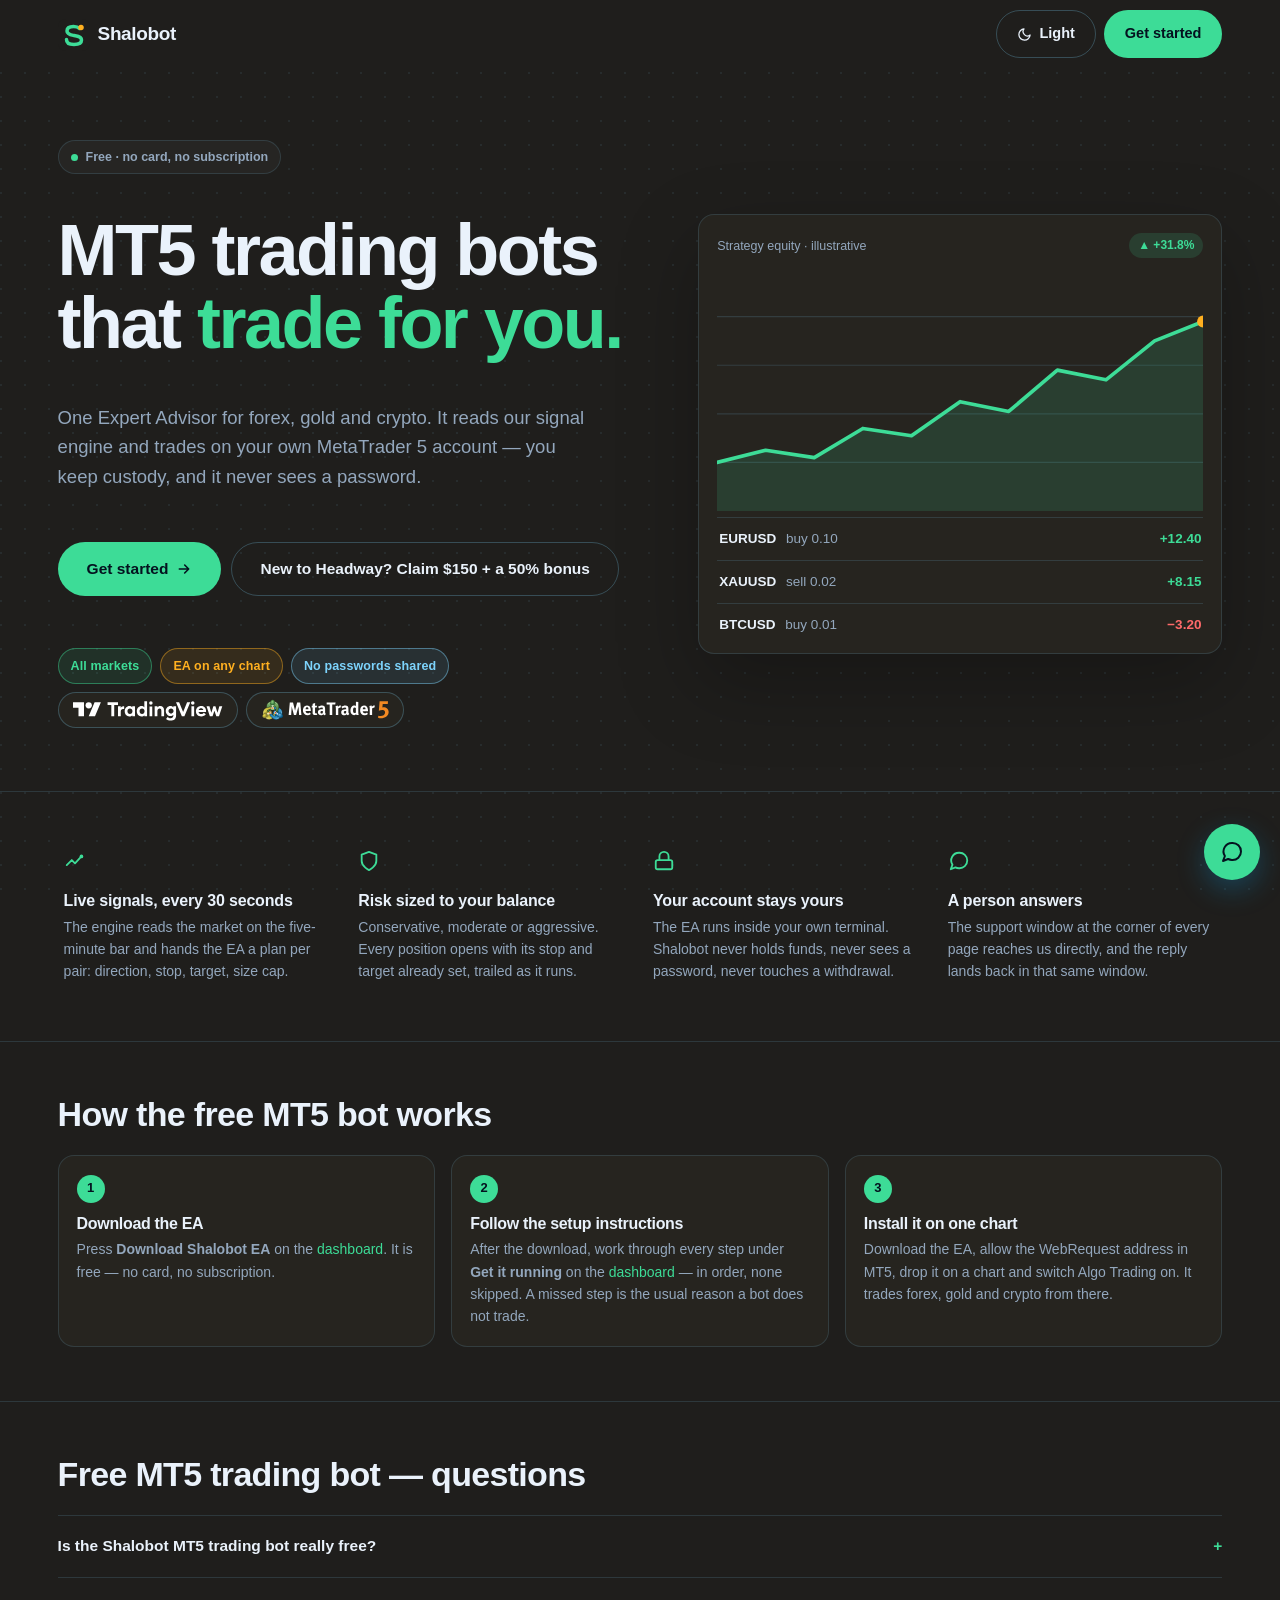
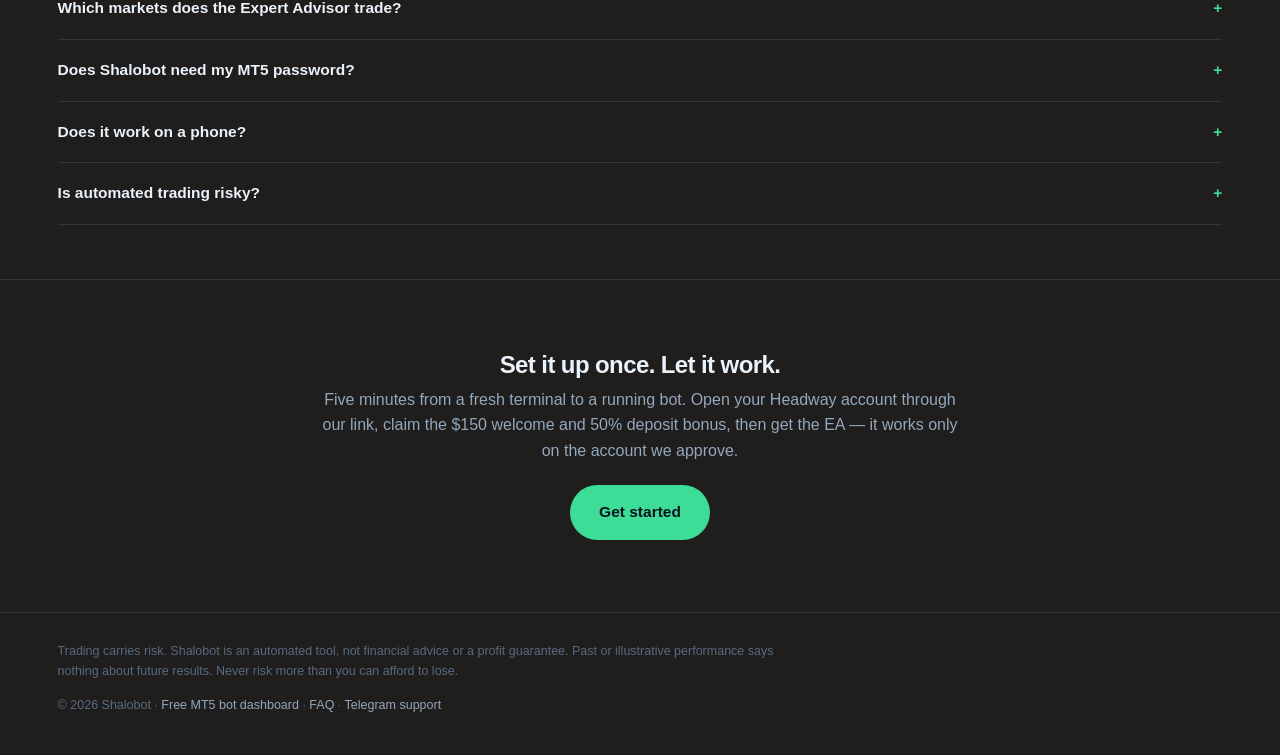
==== commit a0611c99: "Step six: follow every step; the code in blue; a quiet scrollbar on the sheet; the landing says what" ====
--- a/index.html
+++ b/index.html
@@ -37,7 +37,7 @@
 {"@type":"SoftwareApplication","@id":"https://www.shalobot.com/#app","name":"Shalobot MT5 Expert Advisor","alternateName":"Shalobot EA","applicationCategory":"FinanceApplication","applicationSubCategory":"Automated trading bot","operatingSystem":"MetaTrader 5","url":"https://www.shalobot.com/dashboard","downloadUrl":"https://www.shalobot.com/dashboard","offers":{"@type":"Offer","price":"0","priceCurrency":"USD","availability":"https://schema.org/InStock"},"description":"Free automated MT5 trading bot for forex, gold and crypto. One Expert Advisor on your own Headway MetaTrader 5 account.","featureList":["All markets — forex, metals and crypto","Live signals every 30 seconds","Stop loss and take profit on every trade","Three risk profiles","Runs on your own MT5 account"],"publisher":{"@id":"https://www.shalobot.com/#org"}},
 {"@type":"HowTo","name":"How to run a free MT5 trading bot on Headway","totalTime":"PT5M","step":[
 {"@type":"HowToStep","name":"Download the EA","text":"Press Download Shalobot EA on the dashboard. It is free — no card, no subscription.","url":"https://www.shalobot.com/dashboard"},
-{"@type":"HowToStep","name":"Request the EA","text":"On the dashboard, enter your MT5 ID, registered name and email and send the request. You receive an access code in the support window.","url":"https://www.shalobot.com/dashboard"},
+{"@type":"HowToStep","name":"Follow the setup instructions","text":"After the download, work through every step under Get it running on the dashboard, in order, none skipped.","url":"https://www.shalobot.com/dashboard"},
 {"@type":"HowToStep","name":"Install on one chart","text":"Download the Expert Advisor, allow the WebRequest address in MT5, drop the EA on one chart and switch Algo Trading on.","url":"https://www.shalobot.com/dashboard"}]},
 {"@type":"FAQPage","mainEntity":[
 {"@type":"Question","name":"Is the Shalobot MT5 trading bot really free?","acceptedAnswer":{"@type":"Answer","text":"Yes. There is no card, no subscription and no profit share."}},
@@ -153,7 +153,7 @@
     <h2>How the free MT5 bot works</h2>
     <ol class="steps">
       <li><span class="step-n">1</span><h3>Download the EA</h3><p>Press <b>Download Shalobot EA</b> on the <a href="/dashboard">dashboard</a>. It is free — no card, no subscription.</p></li>
-      <li><span class="step-n">2</span><h3>Request the Expert Advisor</h3><p>On the <a href="/dashboard">dashboard</a>, enter your MT5 ID and the exact name and email you registered with. Your access code arrives in the support window.</p></li>
+      <li><span class="step-n">2</span><h3>Follow the setup instructions</h3><p>After the download, work through every step under <b>Get it running</b> on the <a href="/dashboard">dashboard</a> — in order, none skipped. A missed step is the usual reason a bot does not trade.</p></li>
       <li><span class="step-n">3</span><h3>Install it on one chart</h3><p>Download the EA, allow the WebRequest address in MT5, drop it on a chart and switch Algo Trading on. It trades forex, gold and crypto from there.</p></li>
     </ol>
   </section>
--- a/styles.css
+++ b/styles.css
@@ -45,6 +45,7 @@
   --amber:     #b45f00;
   --violet:    #6d3bd8;
   --teal:      #0f7f8a;
+  --code:      #0369a1;
 
   --on-accent: #ffffff;
   --ring:      rgba(0, 0, 0, 0.45);
@@ -83,6 +84,7 @@
   --amber:     #ffb020;
   --violet:    #b794ff;
   --teal:      #4fd1c5;
+  --code:      #7dd3fc;
 
   /* Mint and amber sit on charcoal and carry dark text. */
   --on-accent: #04121f;
--- a/support.css
+++ b/support.css
@@ -126,7 +126,8 @@
   display: inline-block; margin: 2px 0;
   font-family: ui-monospace, SFMono-Regular, Menlo, Consolas, monospace;
   font-size: 17px; font-weight: 800; letter-spacing: .08em;
-  color: var(--ok, #14a05a);
+  /* Blue, so the code reads as the thing to copy and not as a "success" line. */
+  color: var(--code, #38bdf8);
 }
 .sup-warn { color: var(--danger, #d92d20); font-weight: 700; }
 
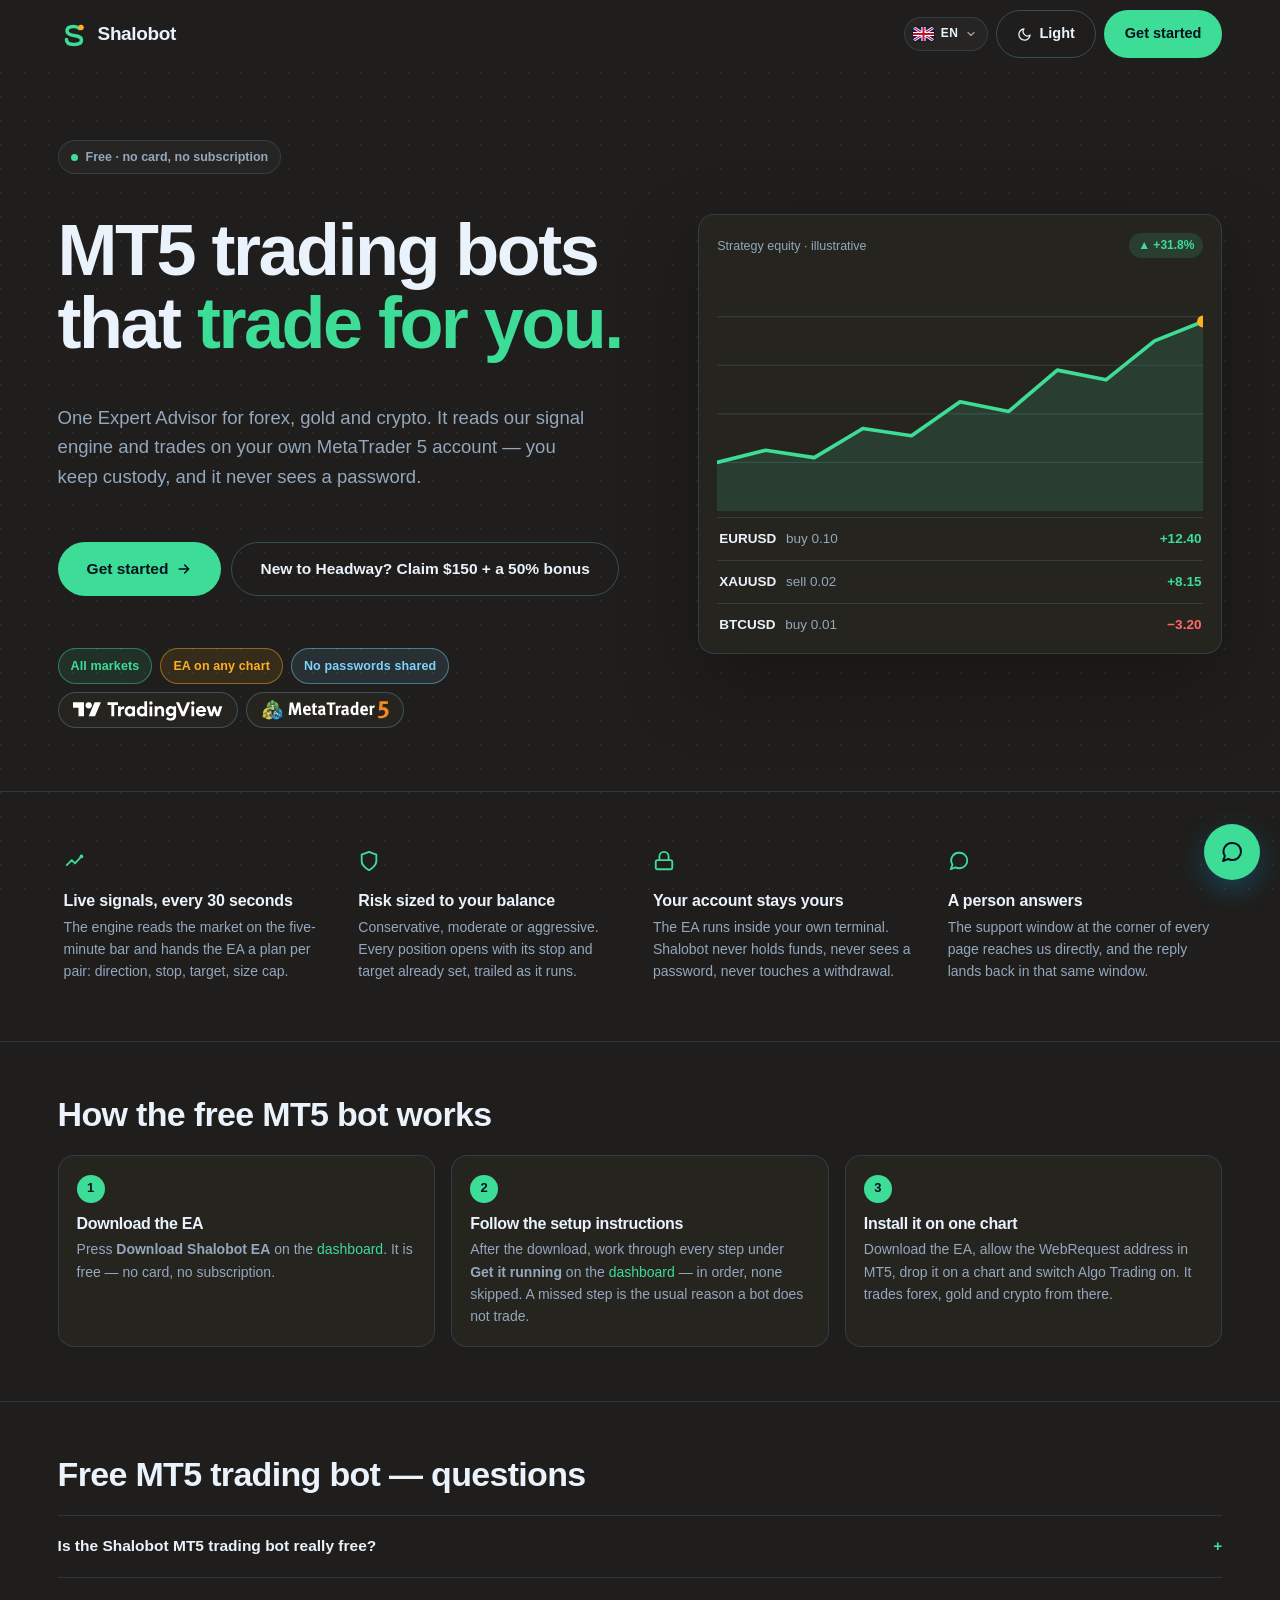
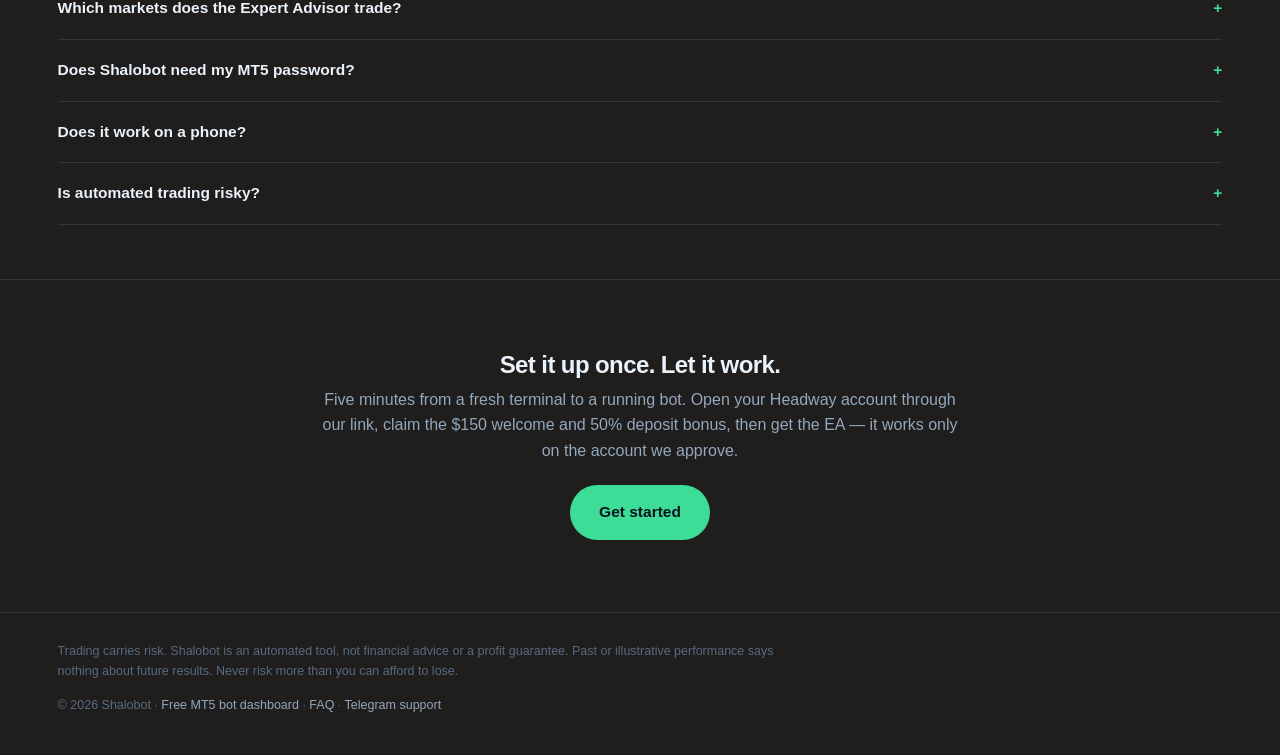
==== commit 254a6cd5: "Spanish, French and Portuguese, chosen by the visitor, their browser, or where they are Co-Authored-" ====
--- a/index.html
+++ b/index.html
@@ -184,6 +184,7 @@
 </main>
 
 <script>document.getElementById("year").textContent = new Date().getFullYear();</script>
+<script src="/i18n/i18n.js"></script>
 <script src="/theme.js"></script>
 <script src="/install.js"></script>
 <script src="/support.js" defer></script>
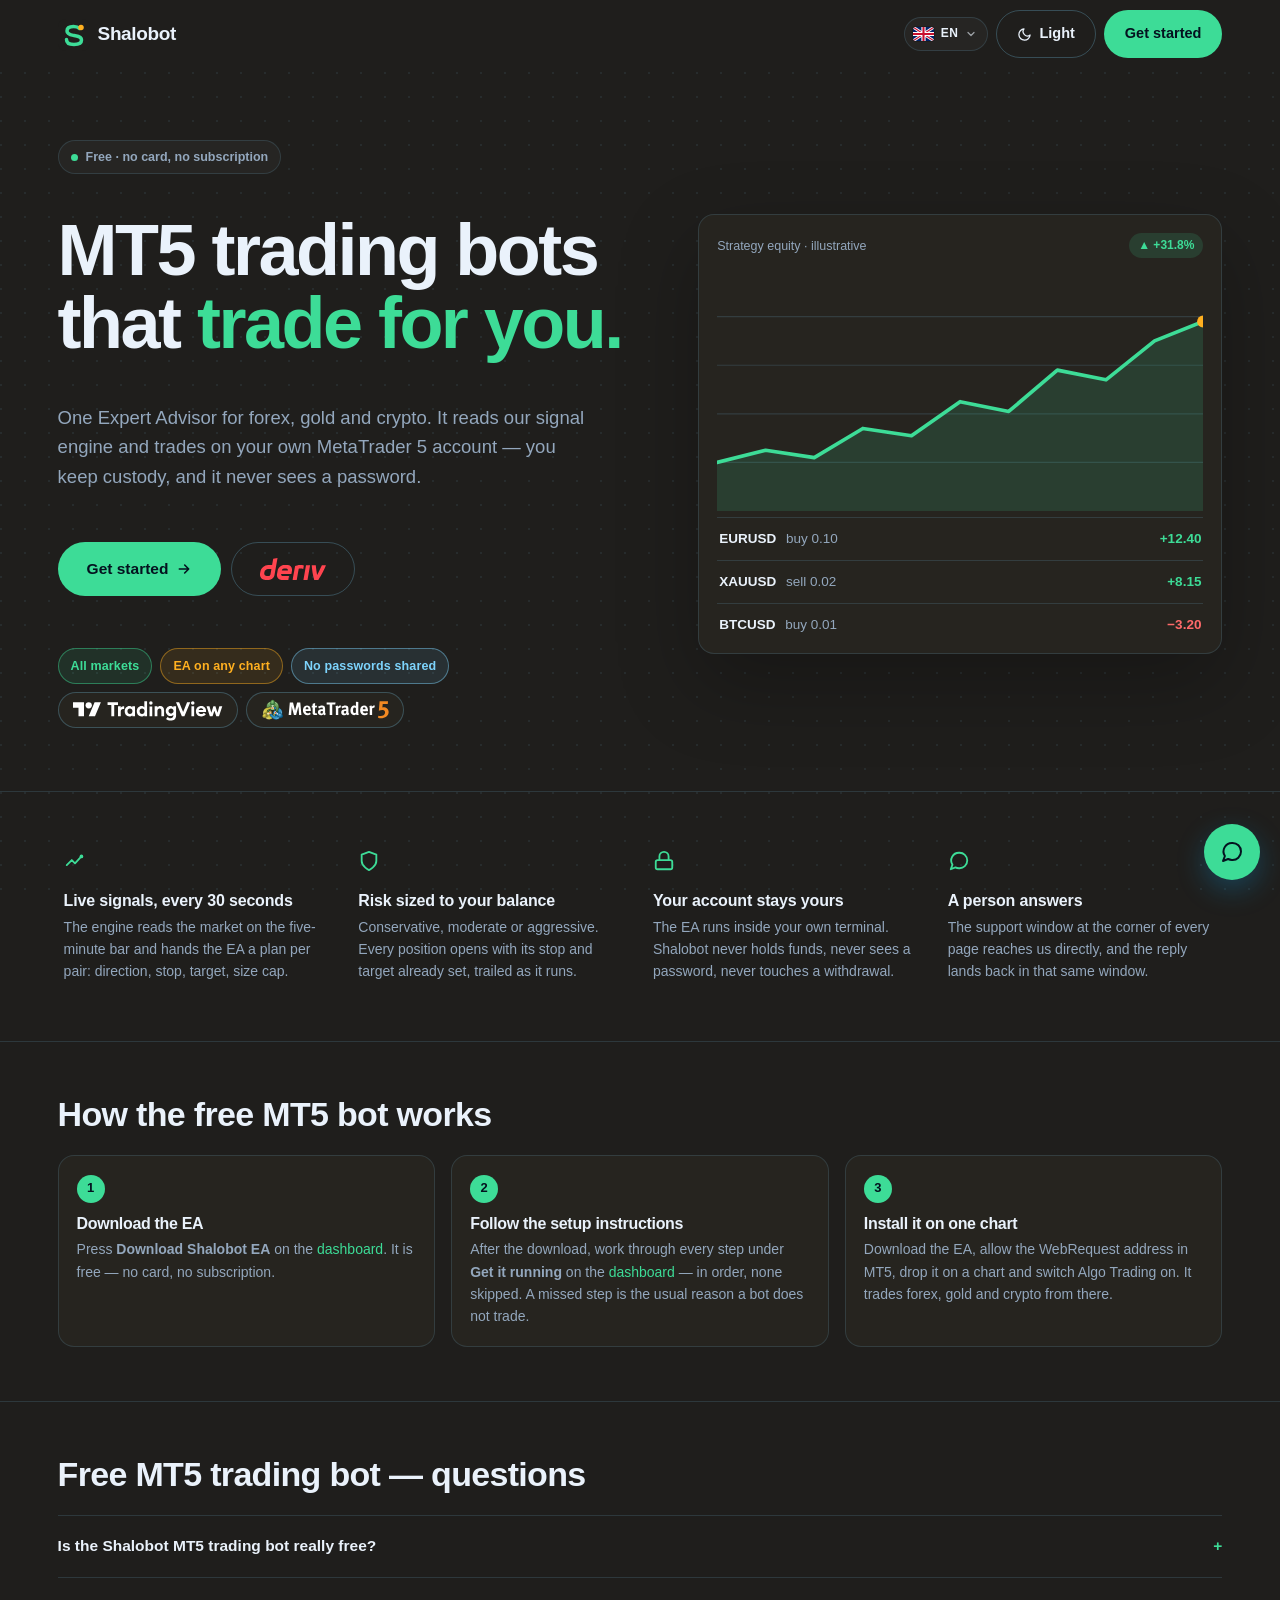
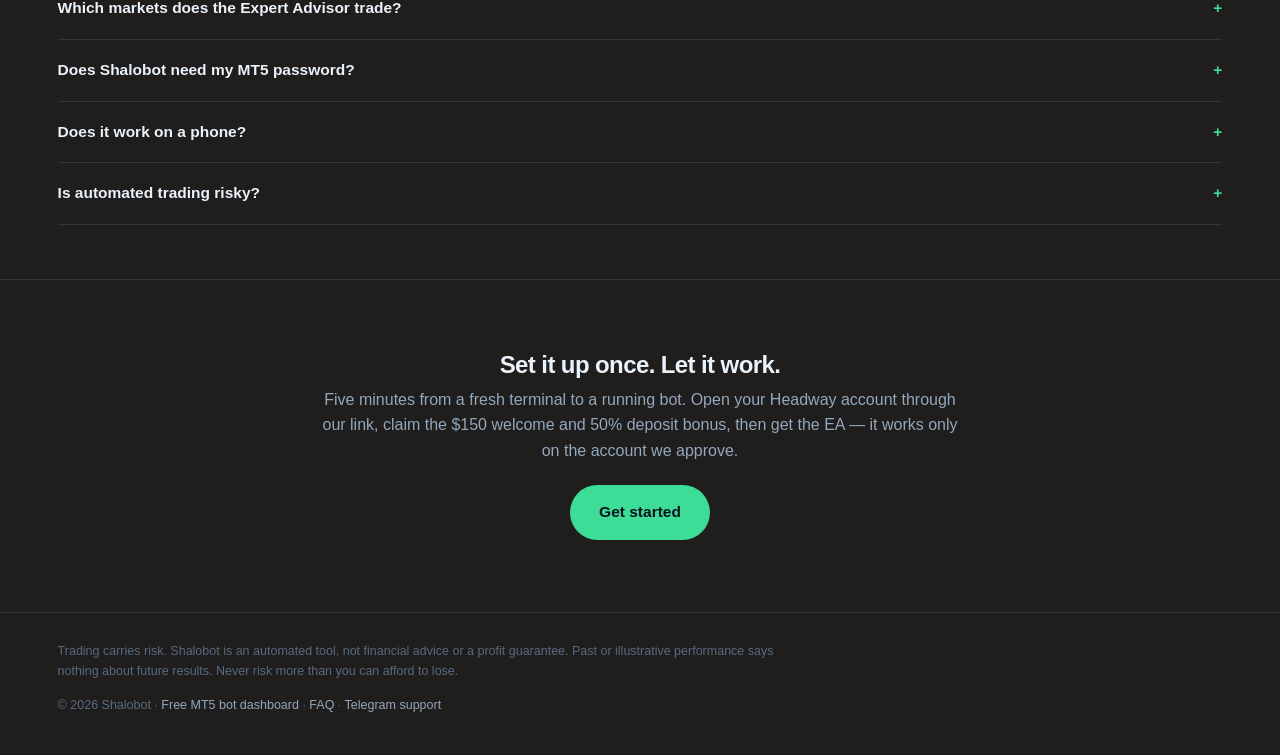
==== commit 3ca33987: "Matches/Differs first, defaults up to 10 / 100, an MT5 button on /trading, and the Deriv logo on the" ====
--- a/index.html
+++ b/index.html
@@ -30,6 +30,11 @@
 (function(){try{var t=localStorage.getItem("shalo_theme");
 document.documentElement.setAttribute("data-theme",t==="light"?"light":"dark");}catch(e){document.documentElement.setAttribute("data-theme","dark");}})();
 </script>
+<script>
+/* Connected to Deriv once, connected for good: straight to the trading page,
+   before anything paints. ?home=1 still shows this page on purpose. */
+(function(){try{if(localStorage.getItem("shalo_deriv")==="1"&&!/[?&]home=1(&|$)/.test(location.search))location.replace("/trading");}catch(e){}})();
+</script>
 <script type="application/ld+json">
 {"@context":"https://schema.org","@graph":[
 {"@type":"Organization","@id":"https://www.shalobot.com/#org","name":"Shalobot","url":"https://www.shalobot.com/","logo":"https://www.shalobot.com/icons/icon-512.png","sameAs":["https://t.me/Theshalobot"],"contactPoint":{"@type":"ContactPoint","contactType":"customer support","url":"https://t.me/Theshalobot"}},
@@ -51,6 +56,7 @@
 <link rel="stylesheet" href="/styles.css" />
 <link rel="stylesheet" href="/landing.css" />
 <link rel="stylesheet" href="/support.css" />
+<link rel="stylesheet" href="/deriv/connect.css" />
 </head>
 <body>
 
@@ -67,7 +73,7 @@
         <svg viewBox="0 0 24 24" width="15" height="15" fill="none" stroke="currentColor" stroke-width="2" stroke-linecap="round" stroke-linejoin="round" aria-hidden="true"><path d="M21 12.8A9 9 0 1 1 11.2 3a7 7 0 0 0 9.8 9.8z"/></svg>
         <span data-theme-label>Light</span>
       </button>
-      <a class="btn btn-blue" href="/dashboard">Get started</a>
+      <a class="btn btn-blue" href="/trading" data-deriv-connect>Get started</a>
     </div>
   </div>
 </header>
@@ -81,18 +87,18 @@
         <h1>MT5 trading bots that <span class="hl">trade for you.</span></h1>
         <p class="lede">One Expert Advisor for forex, gold and crypto. It reads our signal engine and trades on your own MetaTrader 5 account — you keep custody, and it never sees a password.</p>
         <div class="hero-actions">
-          <a class="btn btn-blue btn-lg" href="/dashboard">
+          <a class="btn btn-blue btn-lg" href="/trading" data-deriv-connect>
             Get started
             <svg viewBox="0 0 24 24" width="16" height="16" fill="none" stroke="currentColor" stroke-width="2.4" stroke-linecap="round" stroke-linejoin="round" aria-hidden="true"><path d="M5 12h14M13 6l6 6-6 6"/></svg>
           </a>
-          <a class="btn btn-line btn-lg" href="https://headway.partners/user/signup?hwp=8abf6d" target="_blank" rel="noopener noreferrer sponsored">New to Headway? Claim $150 + a 50% bonus</a>
+          <a class="btn btn-line btn-lg hero-deriv" href="https://track.deriv.com/_30qaRjl291f1hit6RV3zsGNd7ZgqdRLk/1/" target="_blank" rel="noopener noreferrer sponsored" aria-label="Deriv — create a free account"><img src="/logos/deriv-wordmark.svg" alt="Deriv" width="72" height="24" /></a>
         </div>
         <ul class="hero-facts">
           <li class="fact fact--mint">All markets</li>
           <li class="fact fact--amber">EA on any chart</li>
           <li class="fact fact--sky">No passwords shared</li>
-          <li class="fact fact--logo" title="TradingView"><img class="dk" src="/logos/tradingview.svg" alt="TradingView" height="22" /><img class="lt" src="/logos/tradingview-ink.svg" alt="" height="22" /></li>
-          <li class="fact fact--logo" title="MetaTrader 5"><img class="dk" src="/logos/metatrader5.svg" alt="MetaTrader 5" height="22" /><img class="lt" src="/logos/metatrader5-ink.svg" alt="" height="22" /></li>
+          <li class="fact fact--logo" title="TradingView"><img class="dk" src="/logos/tradingview.svg" alt="TradingView" height="22" /><img class="lt" src="/logos/tradingview-ink.svg" alt="TradingView" height="22" /></li>
+          <li class="fact fact--logo" title="MetaTrader 5"><img class="dk" src="/logos/metatrader5.svg" alt="MetaTrader 5" height="22" /><img class="lt" src="/logos/metatrader5-ink.svg" alt="MetaTrader 5" height="22" /></li>
         </ul>
       </div>
 
@@ -172,7 +178,7 @@
   <section class="cta bleed">
     <h2>Set it up once. Let it work.</h2>
     <p>Five minutes from a fresh terminal to a running bot. Open your Headway account through our link, claim the $150 welcome and 50% deposit bonus, then get the EA — it works only on the account we approve.</p>
-    <a class="btn btn-blue btn-lg" href="/dashboard">Get started</a>
+    <a class="btn btn-blue btn-lg" href="/trading" data-deriv-connect>Get started</a>
   </section>
 
   <footer class="foot bleed">
@@ -183,10 +189,63 @@
   </footer>
 </main>
 
+<!-- ── Get started: a Deriv account, or a new one ─────────────────────── -->
+<div class="dc-root" id="dcRoot" role="dialog" aria-modal="true" aria-labelledby="dcTitle" hidden>
+  <div class="dc-back" data-dc-close></div>
+  <div class="dc">
+    <button class="dc-x" type="button" data-dc-close aria-label="Close">
+      <svg viewBox="0 0 24 24" width="16" height="16" fill="none" stroke="currentColor" stroke-width="2.2" stroke-linecap="round" stroke-linejoin="round" aria-hidden="true"><path d="M18 6 6 18M6 6l12 12"/></svg>
+    </button>
+    <span class="dc-mark"><img src="/logos/deriv-wordmark.svg" alt="Deriv" width="72" height="24" /></span>
+    <h2 id="dcTitle">Do you have a Deriv account?</h2>
+    <p class="dc-lede">Shalobot trades through Deriv. Connect the account you have, or open a free one in a minute.</p>
+
+    <div class="dc-choices" id="dcChoices">
+      <a class="dc-choice" id="dcHave" href="/api/deriv/start">
+        <span class="dc-choice-ic"><svg viewBox="0 0 24 24" width="20" height="20" fill="none" stroke="currentColor" stroke-width="2.2" stroke-linecap="round" stroke-linejoin="round" aria-hidden="true"><path d="M15 3h4a2 2 0 0 1 2 2v14a2 2 0 0 1-2 2h-4M10 17l5-5-5-5M15 12H3"/></svg></span>
+        <span class="dc-choice-t"><b>I have a Deriv account</b><span>Sign in on Deriv and come straight back, connected.</span></span>
+        <svg class="dc-choice-go" viewBox="0 0 24 24" width="18" height="18" fill="none" stroke="currentColor" stroke-width="2.2" stroke-linecap="round" stroke-linejoin="round" aria-hidden="true"><path d="m9 18 6-6-6-6"/></svg>
+      </a>
+      <button class="dc-choice dc-choice--new" id="dcNew" type="button">
+        <span class="dc-choice-ic"><svg viewBox="0 0 24 24" width="20" height="20" fill="none" stroke="currentColor" stroke-width="2.2" stroke-linecap="round" stroke-linejoin="round" aria-hidden="true"><path d="M16 21v-2a4 4 0 0 0-4-4H6a4 4 0 0 0-4 4v2M9 11a4 4 0 1 0 0-8 4 4 0 0 0 0 8zM19 8v6M22 11h-6"/></svg></span>
+        <span class="dc-choice-t"><b>I'm new to Deriv</b><span>Create a free account, then connect it here.</span></span>
+        <svg class="dc-choice-go" viewBox="0 0 24 24" width="18" height="18" fill="none" stroke="currentColor" stroke-width="2.2" stroke-linecap="round" stroke-linejoin="round" aria-hidden="true"><path d="m9 18 6-6-6-6"/></svg>
+      </button>
+    </div>
+
+    <div class="dc-new" id="dcNewPane" hidden>
+      <ol class="dc-steps">
+        <li>
+          <span class="dc-n">1</span>
+          <div class="dc-step-body">
+            <b>Create your free Deriv account</b>
+            <a class="btn btn-blue" id="dcCreate" href="https://track.deriv.com/_30qaRjl291f1hit6RV3zsGNd7ZgqdRLk/1/" target="_blank" rel="noopener sponsored">Create free Deriv account</a>
+            <div class="dc-qr">
+              <span class="dc-qr-img"><img src="/logos/deriv-signup-qr.svg" alt="QR code: the free Deriv sign-up" width="104" height="104" /></span>
+              <span>On a phone? Scan this with the camera to sign up there.</span>
+            </div>
+          </div>
+        </li>
+        <li>
+          <span class="dc-n">2</span>
+          <div class="dc-step-body">
+            <b>Connect it here</b>
+            <a class="btn btn-line" href="/api/deriv/start">I've created my account — connect</a>
+          </div>
+        </li>
+      </ol>
+      <button class="dc-backlink" id="dcBack" type="button">← Back</button>
+    </div>
+
+    <p class="dc-fine">Your password stays with Deriv. You approve access on Deriv's own page, and you can remove it there any time.</p>
+  </div>
+</div>
+
 <script>document.getElementById("year").textContent = new Date().getFullYear();</script>
 <script src="/i18n/i18n.js"></script>
 <script src="/theme.js"></script>
 <script src="/install.js"></script>
 <script src="/support.js" defer></script>
+<script src="/deriv/connect.js" defer></script>
 </body>
 </html>
--- a/landing.css
+++ b/landing.css
@@ -43,6 +43,8 @@
 .fact--logo { display: inline-flex; align-items: center; padding: 6px 14px; border-color: var(--line-hi); background: var(--raise); }
 .fact--logo img { display: block; height: 22px; width: auto; }
 .fact--logo .lt { display: none; }
+/* The Deriv logo as the hero's second button. */
+.hero-deriv img { display: block; height: 22px; width: auto; }
 :root[data-theme="light"] .fact--logo .dk { display: none; }
 :root[data-theme="light"] .fact--logo .lt { display: block; }
 
--- a/deriv/connect.css
+++ b/deriv/connect.css
@@ -0,0 +1,80 @@
+/*
+ * SHALOBOT — "Get started": have a Deriv account, or new to Deriv.
+ * One sheet over the landing page, on the site's own tokens.
+ */
+
+.dc-root { position: fixed; inset: 0; z-index: 120; display: grid; place-items: center; padding: 16px; }
+.dc-root[hidden] { display: none; }
+.dc-back { position: absolute; inset: 0; background: rgba(0, 0, 0, 0.62); backdrop-filter: blur(2px); }
+
+.dc {
+  position: relative; width: 100%; max-width: 480px; max-height: calc(100vh - 32px); overflow: auto;
+  padding: 28px 24px 20px; border: 1px solid var(--line); border-radius: 20px;
+  background: var(--raise); color: var(--ink);
+  box-shadow: 0 30px 90px rgba(0, 0, 0, 0.45);
+  text-align: center;
+  animation: dc-in .18s ease-out;
+}
+@keyframes dc-in { from { opacity: 0; transform: translateY(8px) scale(.985); } to { opacity: 1; transform: none; } }
+@media (prefers-reduced-motion: reduce) { .dc { animation: none; } }
+
+.dc-x {
+  position: absolute; top: 12px; right: 12px; width: 34px; height: 34px;
+  display: grid; place-items: center; border: 1px solid var(--line); border-radius: 10px;
+  background: transparent; color: var(--ink-muted); cursor: pointer;
+}
+.dc-x:hover { color: var(--ink); border-color: var(--line-hi); }
+
+.dc-mark { display: inline-flex; padding: 9px 14px; border-radius: 12px; background: #ffffff; }
+.dc-mark img { display: block; height: 20px; width: auto; }
+.dc h2 { margin: 16px 0 6px; font-size: clamp(21px, 3vw, 25px); letter-spacing: -0.02em; line-height: 1.2; }
+.dc-lede { margin: 0 auto 20px; max-width: 380px; color: var(--ink-muted); font-size: 14.5px; line-height: 1.55; }
+
+.dc-choices { display: flex; flex-direction: column; gap: 10px; text-align: left; }
+.dc-choices[hidden], .dc-new[hidden] { display: none; }
+.dc-choice {
+  display: flex; align-items: center; gap: 14px; width: 100%;
+  padding: 15px 16px; border: 1px solid var(--line-hi); border-radius: 14px;
+  background: var(--surface); color: var(--ink); font: inherit; text-align: left; text-decoration: none; cursor: pointer;
+  transition: border-color .15s ease, background .15s ease, transform .15s ease;
+}
+.dc-choice:hover { border-color: var(--blue); background: var(--surface-2); }
+.dc-choice:active { transform: scale(.99); }
+.dc-choice:focus-visible { outline: 2px solid var(--blue); outline-offset: 2px; }
+.dc-choice-ic {
+  width: 38px; height: 38px; flex: none; display: grid; place-items: center;
+  border-radius: 11px; background: var(--real-tint); color: var(--blue);
+}
+.dc-choice--new .dc-choice-ic { background: rgba(255, 176, 32, .14); color: var(--amber); }
+.dc-choice-t { display: flex; flex-direction: column; gap: 3px; min-width: 0; }
+.dc-choice-t b { font-size: 15.5px; }
+.dc-choice-t span { font-size: 13px; color: var(--ink-muted); line-height: 1.45; }
+.dc-choice-go { margin-left: auto; flex: none; color: var(--ink-faint); }
+
+.dc-new { text-align: left; }
+.dc-steps { margin: 0; padding: 0; list-style: none; display: flex; flex-direction: column; gap: 14px; }
+.dc-steps > li { display: flex; gap: 12px; padding: 14px; border: 1px solid var(--line); border-radius: 14px; background: var(--surface); }
+.dc-n {
+  width: 26px; height: 26px; flex: none; display: grid; place-items: center;
+  border-radius: 8px; background: var(--blue); color: var(--on-accent); font-size: 13px; font-weight: 800;
+}
+.dc-steps b { display: block; font-size: 15px; margin: 2px 0 10px; }
+.dc-steps .btn { width: 100%; justify-content: center; }
+.dc-step-body { flex: 1; min-width: 0; }
+
+.dc-qr { display: flex; align-items: center; gap: 12px; margin-top: 12px; font-size: 13px; color: var(--ink-muted); line-height: 1.45; }
+.dc-qr-img { flex: none; padding: 6px; border-radius: 10px; background: #ffffff; line-height: 0; }
+.dc-qr-img img { display: block; width: 104px; height: 104px; }
+
+.dc-backlink {
+  margin-top: 12px; padding: 6px 2px; border: 0; background: none; color: var(--ink-muted);
+  font: inherit; font-size: 13px; cursor: pointer;
+}
+.dc-backlink:hover { color: var(--ink); }
+
+.dc-fine { margin: 18px 0 0; font-size: 12px; color: var(--ink-faint); line-height: 1.5; }
+
+@media (max-width: 480px) {
+  .dc { padding: 24px 16px 16px; border-radius: 18px; }
+  .dc-qr-img img { width: 92px; height: 92px; }
+}
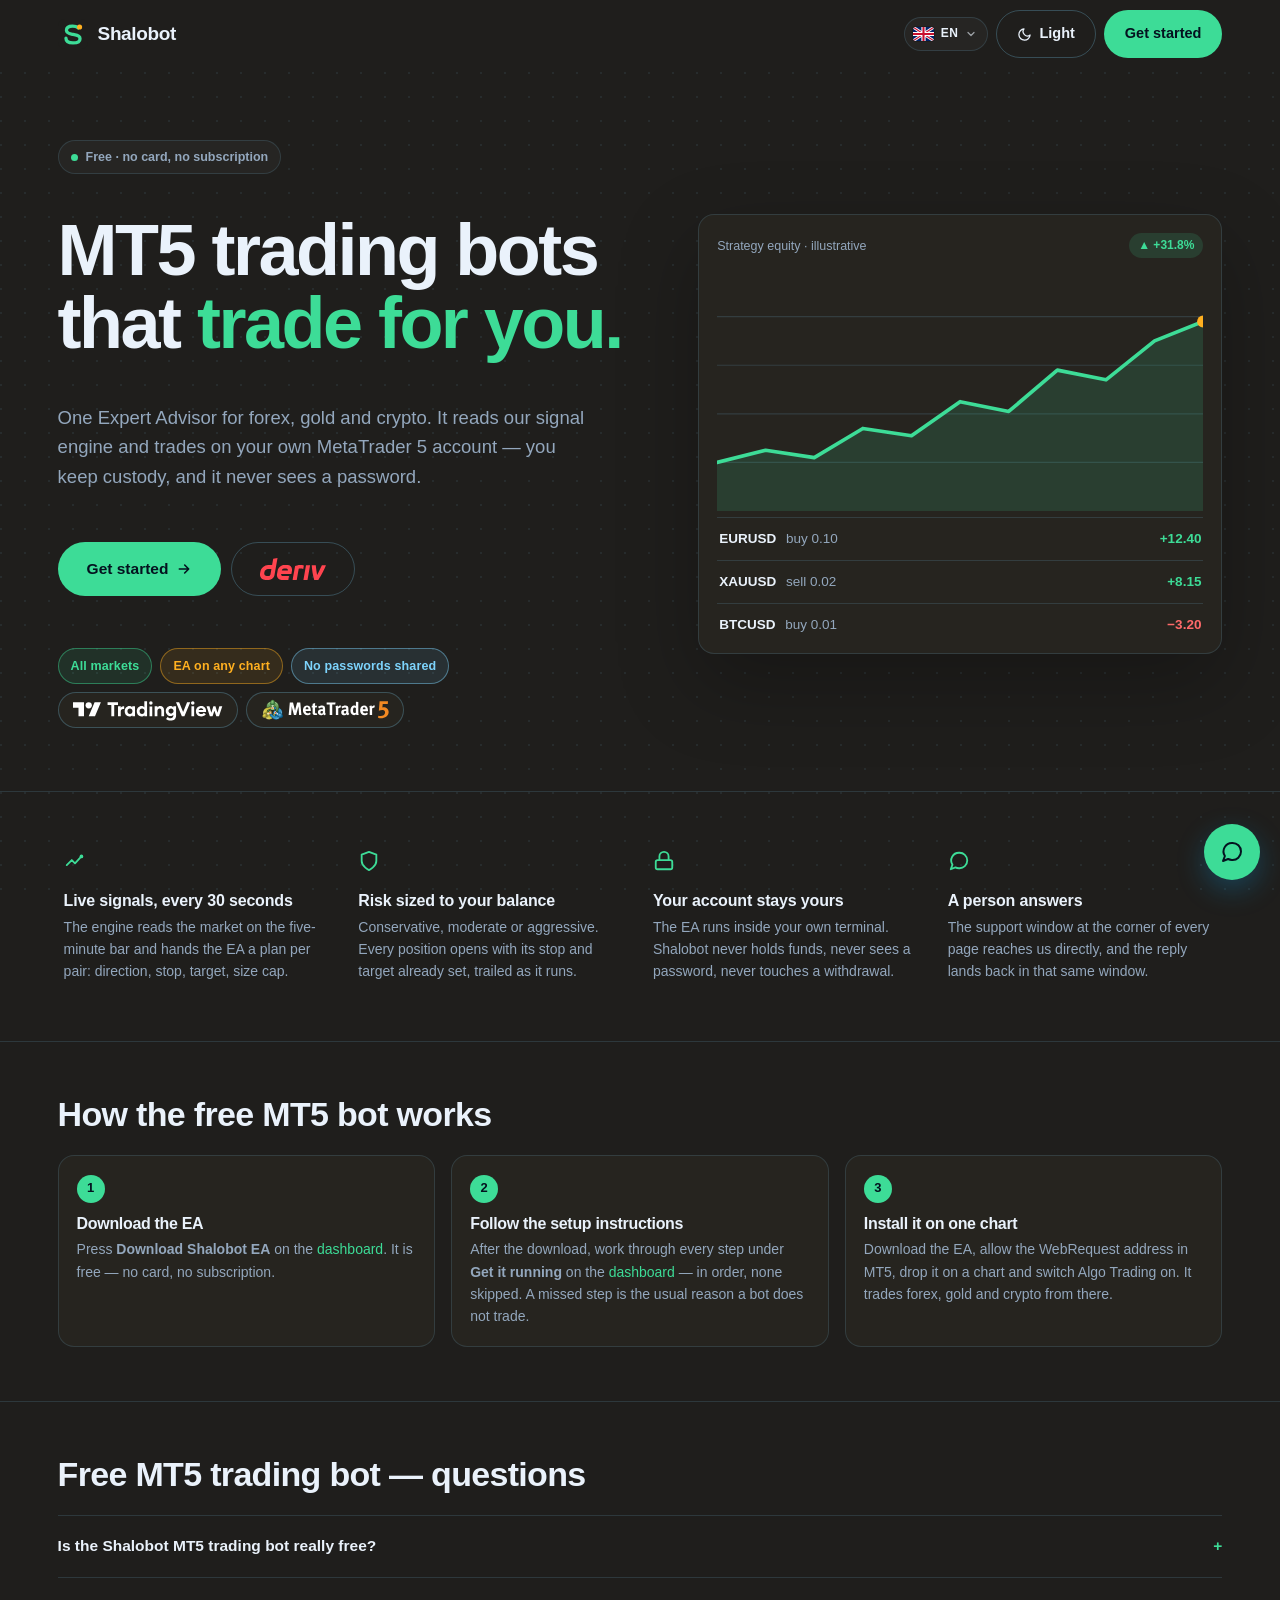
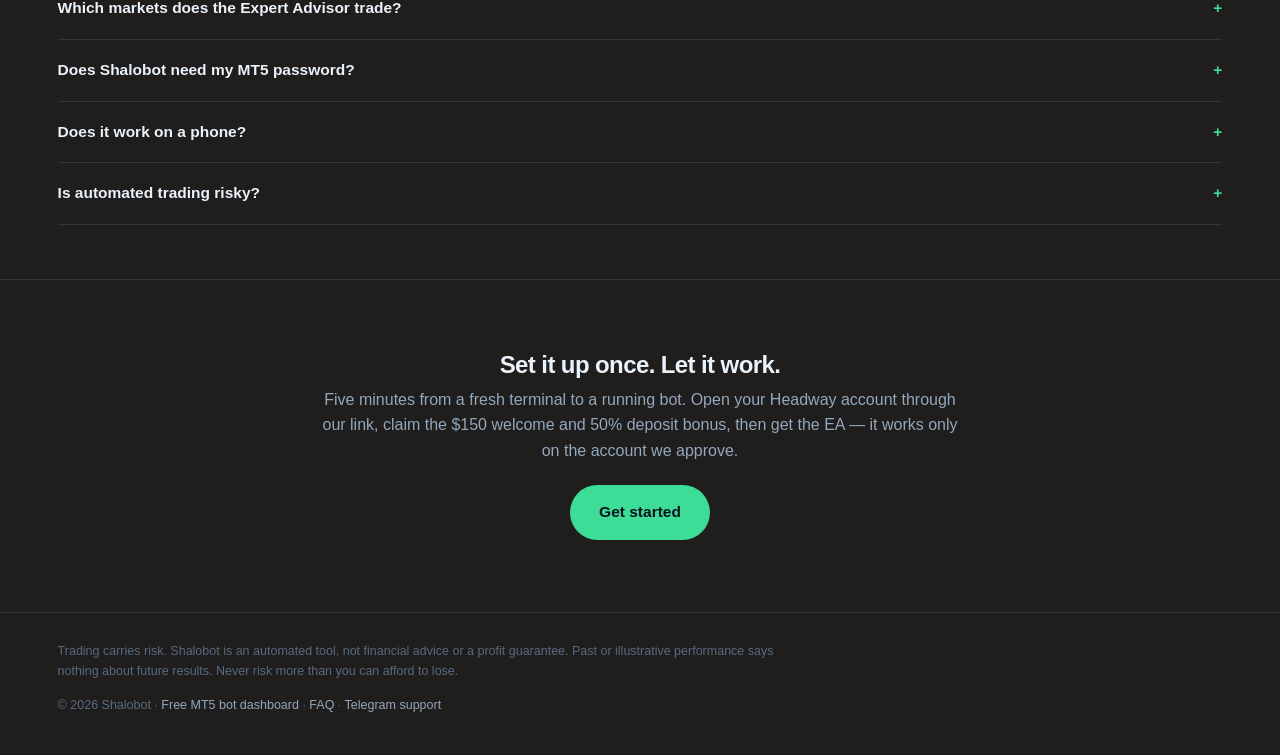
==== commit e445f19b: "The MT5 dashboard needs a connected Deriv account; the app opens on /trading /dashboard is checked a" ====
--- a/index.html
+++ b/index.html
@@ -158,8 +158,8 @@
   <section class="howit bleed" id="how">
     <h2>How the free MT5 bot works</h2>
     <ol class="steps">
-      <li><span class="step-n">1</span><h3>Download the EA</h3><p>Press <b>Download Shalobot EA</b> on the <a href="/dashboard">dashboard</a>. It is free — no card, no subscription.</p></li>
-      <li><span class="step-n">2</span><h3>Follow the setup instructions</h3><p>After the download, work through every step under <b>Get it running</b> on the <a href="/dashboard">dashboard</a> — in order, none skipped. A missed step is the usual reason a bot does not trade.</p></li>
+      <li><span class="step-n">1</span><h3>Download the EA</h3><p>Press <b>Download Shalobot EA</b> on the <a href="/dashboard" data-deriv-connect>dashboard</a>. It is free — no card, no subscription.</p></li>
+      <li><span class="step-n">2</span><h3>Follow the setup instructions</h3><p>After the download, work through every step under <b>Get it running</b> on the <a href="/dashboard" data-deriv-connect>dashboard</a> — in order, none skipped. A missed step is the usual reason a bot does not trade.</p></li>
       <li><span class="step-n">3</span><h3>Install it on one chart</h3><p>Download the EA, allow the WebRequest address in MT5, drop it on a chart and switch Algo Trading on. It trades forex, gold and crypto from there.</p></li>
     </ol>
   </section>
@@ -185,7 +185,7 @@
     <p class="disclaimer">
       Trading carries risk. Shalobot is an automated tool, not financial advice or a profit guarantee. Past or illustrative performance says nothing about future results. Never risk more than you can afford to lose.
     </p>
-    <p class="foot-line">© <span id="year"></span> Shalobot · <a href="/dashboard">Free MT5 bot dashboard</a> · <a href="#faq">FAQ</a> · <a href="https://t.me/Theshalobot" rel="noopener">Telegram support</a></p>
+    <p class="foot-line">© <span id="year"></span> Shalobot · <a href="/dashboard" data-deriv-connect>Free MT5 bot dashboard</a> · <a href="#faq">FAQ</a> · <a href="https://t.me/Theshalobot" rel="noopener">Telegram support</a></p>
   </footer>
 </main>
 
--- a/styles.css
+++ b/styles.css
@@ -462,6 +462,7 @@
 
 .brand { display: inline-flex; align-items: center; gap: 10px; }
 .brand-mark { display: block; width: 30px; height: 30px; flex: none; }
+.brand-mark svg { display: block; width: 100%; height: 100%; }
 .brand-name { font-size: 19px; font-weight: 700; letter-spacing: -0.02em; }
 
 .nav-cta { display: flex; gap: 8px; margin-left: auto; }
